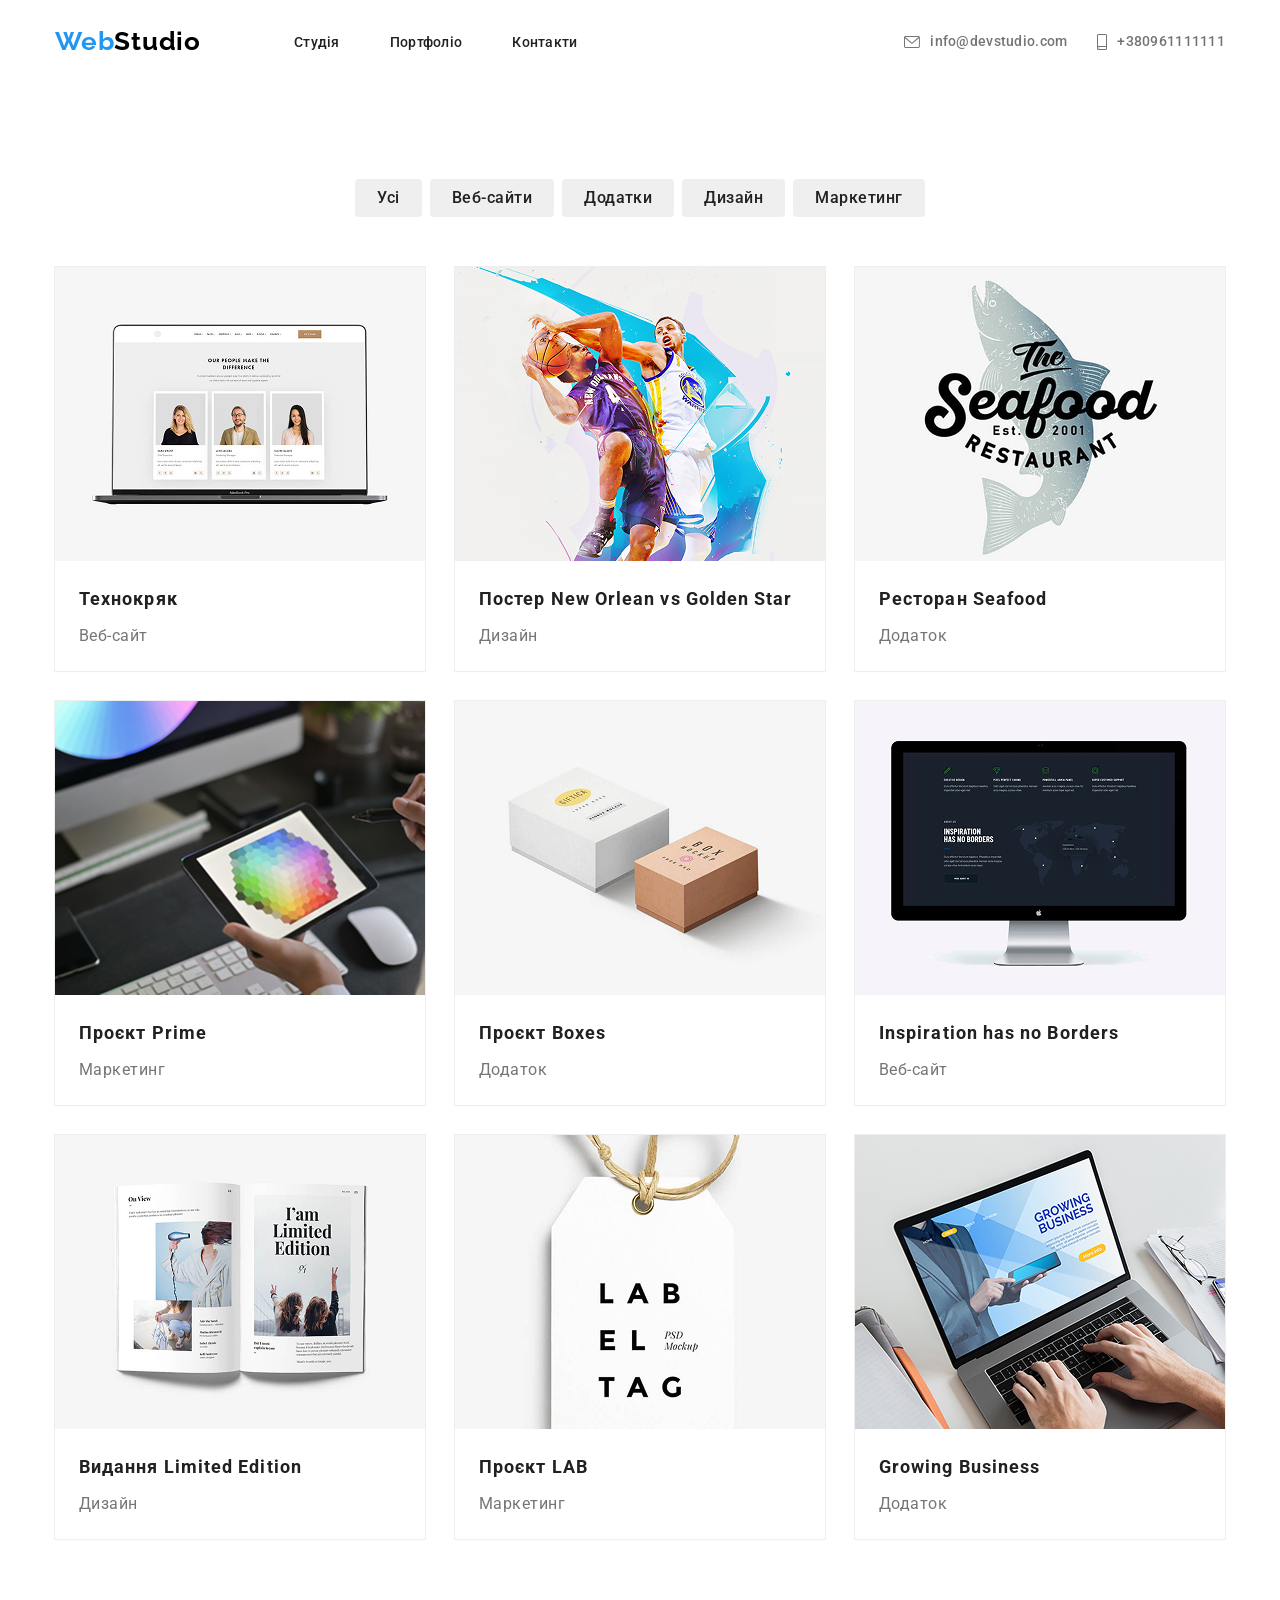
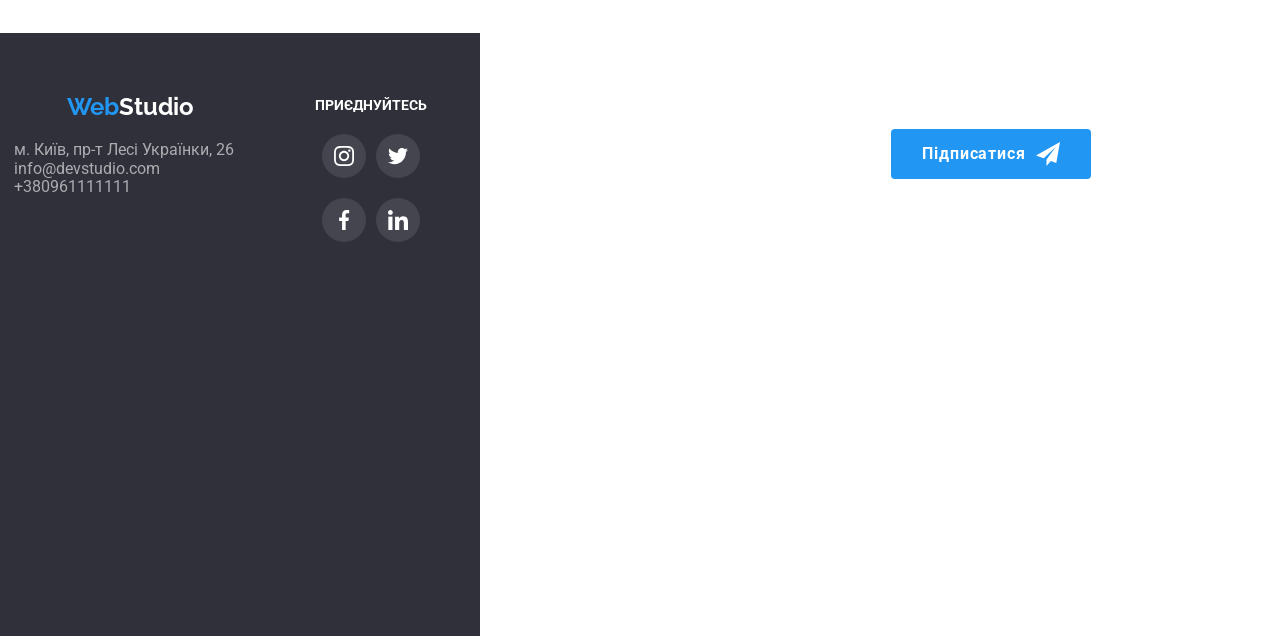
==== portfolio/portfolio.html @ 0f61eb03 "add" ====
<!doctype html>
<html lang="uk">
  <head>
    <meta charset="UTF-8" />
    <meta name="viewport" content="width=device-width, initial-scale=1.0" />

    <title>Портфоліо | WebStudio</title>
    <link rel="icon" type="image/png" sizes="48x48" href="../pages/logo-w-favicon-48x48.png">
    <link rel="preconnect" href="https://fonts.googleapis.com" />
    <link rel="preconnect" href="https://fonts.gstatic.com" crossorigin />

    <link
      href="https://fonts.googleapis.com/css2?family=Raleway:wght@400;700&family=Roboto:wght@400;500;700;900&display=swap"
      rel="stylesheet"
    />

    <link
      rel="stylesheet"
      href="https://cdnjs.cloudflare.com/ajax/libs/modern-normalize/3.0.1/modern-normalize.min.css"
      integrity="sha512-q6WgHqiHlKyOqslT/lgBgodhd03Wp4BEqKeW6nNtlOY4quzyG3VoQKFrieaCeSnuVseNKRGpGeDU3qPmabCANg=="
      crossorigin="anonymous"
      referrerpolicy="no-referrer"
    />

    <link rel="stylesheet" href="../CSS/reset.css" />
    <link rel="stylesheet" href="../CSS/style.css" />
  </head>

  <body>
    <header class="heading">
      <div class="container">
        <a class="heading-logo" href="../index.html">
          <span class="heading-span">Web</span>Studio
        </a>

        <!-- Mobile menu button -->

        <button
          class="mobile-menu-open"
          type="button"
          aria-label="Відкрити меню"
        >
          <span></span>
          <span></span>
          <span></span>
        </button>

        <!-- Navigation -->

        <nav class="heading-nav">
          <ul class="heading-list">
            <li class="heading-item">
              <a class="heading-link" href="../index.html"> Студія </a>
            </li>

            <li class="heading-item">
              <a class="heading-link" href="./portfolio/portfolio.html">
                Портфоліо
              </a>
            </li>

            <li class="heading-item">
              <a class="heading-link" href="#"> Контакти </a>
            </li>
          </ul>
        </nav>

        <!-- Contacts -->

        <ul class="heading-spisok">
          <li class="heading-element">
            <a class="heading-adress" href="mailto:info@devstudio.com"
              ><svg class="heading-icons">
                <use href="../pages/symbol-defs.svg#envelope"></use>
              </svg>
              info@devstudio.com
            </a>
          </li>

          <li class="heading-element">
            <a class="heading-adress" href="tel:+380961111111"
              ><svg class="heading-icons">
                <use href="../pages/symbol-defs.svg#smartphone"></use>
              </svg>
              +380961111111
            </a>
          </li>
        </ul>
      </div>
    </header>

    <main>
      <section class="portfolio">
        <div class="container">
          <!-- Кнопки фільтра -->

          <ul class="portfolio-list">
            <li class="portfolio-items">
              <button class="portfolio-button" type="button">
                <span class="portfolio-span"> Усі </span>
              </button>
            </li>

            <li class="portfolio-items">
              <button class="portfolio-button" type="button">
                <span class="portfolio-span"> Веб-сайти </span>
              </button>
            </li>

            <li class="portfolio-items">
              <button class="portfolio-button" type="button">
                <span class="portfolio-span"> Додатки </span>
              </button>
            </li>

            <li class="portfolio-items">
              <button class="portfolio-button" type="button">
                <span class="portfolio-span"> Дизайн </span>
              </button>
            </li>

            <li class="portfolio-items">
              <button class="portfolio-button" type="button">
                <span class="portfolio-span"> Маркетинг </span>
              </button>
            </li>
          </ul>

          <!-- Портфоліо -->

          <ul class="portfolio-spisok">
            <li class="item">
              <div class="overlay-box">
                <img
                  src="../pages/img.png"
                  alt="Технокряк"
                  class="portfolio-photo"
                />

                <p class="overlay-text">
                  Ресурс пропонує комплексні пропозиції з різним рівнем
                  функціоналу та сервісів. Все це дозволить відвідувачу отримати
                  вичерпні відомості про компанію чи приватну особу.
                </p>
              </div>

              <div class="portfolio-bg">
                <h2 class="all-title">Технокряк</h2>

                <p class="all-text">Веб-сайт</p>
              </div>
            </li>

            <li class="item">
              <div class="overlay-box">
                <img
                  src="../pages/img-1.png"
                  alt="Постер New Orlean vs Golden Star"
                  class="portfolio-photo"
                />

                <p class="overlay-text">
                  Ресурс пропонує комплексні пропозиції з різним рівнем функціоналу та сервісів. Все це дозволить відвідувачу отримати вичерпні відомості про компанію чи приватну особу.
                </p>
              </div>

              <div class="portfolio-bg">
                <h2 class="all-title">Постер New Orlean vs Golden Star</h2>

                <p class="all-text">Дизайн</p>
              </div>
            </li>

            <li class="item">
              <div class="overlay-box">
                <img
                  src="../pages/img-2.png"
                  alt="Ресторан Seafood"
                  class="portfolio-photo"
                />

                <p class="overlay-text">
                 Ресурс пропонує комплексні пропозиції з різним рівнем функціоналу та сервісів. Все це дозволить відвідувачу отримати вичерпні відомості про компанію чи приватну особу.
                </p>
              </div>

              <div class="portfolio-bg">
                <h2 class="all-title">Ресторан Seafood</h2>

                <p class="all-text">Додаток</p>
              </div>
            </li>

            <li class="item">
              <div class="overlay-box">
                <img
                  src="../pages/box-3.png"
                  alt="Проєкт Prime"
                  class="portfolio-photo"
                />

                <p class="overlay-text">
                  Ресурс пропонує комплексні пропозиції з різним рівнем функціоналу та сервісів. Все це дозволить відвідувачу отримати вичерпні відомості про компанію чи приватну особу.
                </p>
              </div>

              <div class="portfolio-bg">
                <h2 class="all-title">Проєкт Prime</h2>

                <p class="all-text">Маркетинг</p>
              </div>
            </li>

            <li class="item">
              <div class="overlay-box">
                <img
                  src="../pages/img-4.png"
                  alt="Проєкт Boxes"
                  class="portfolio-photo"
                />

                <p class="overlay-text">
                  Ресурс пропонує комплексні пропозиції з різним рівнем функціоналу та сервісів. Все це дозволить відвідувачу отримати вичерпні відомості про компанію чи приватну особу.
                </p>
              </div>

              <div class="portfolio-bg">
                <h2 class="all-title">Проєкт Boxes</h2>

                <p class="all-text">Додаток</p>
              </div>
            </li>

            <li class="item">
              <div class="overlay-box">
                <img
                  src="../pages/img-5.png"
                  alt="Inspiration has no Borders"
                  class="portfolio-photo"
                />

                <p class="overlay-text">
                  Ресурс пропонує комплексні пропозиції з різним рівнем функціоналу та сервісів. Все це дозволить відвідувачу отримати вичерпні відомості про компанію чи приватну особу.
                </p>
              </div>

              <div class="portfolio-bg">
                <h2 class="all-title">Inspiration has no Borders</h2>

                <p class="all-text">Веб-сайт</p>
              </div>
            </li>

            <li class="item">
              <div class="overlay-box">
                <img
                  src="../pages/img-6.png"
                  alt="Видання Limited Edition"
                  class="portfolio-photo"
                />

                <p class="overlay-text">
                  Ресурс пропонує комплексні пропозиції з різним рівнем функціоналу та сервісів. Все це дозволить відвідувачу отримати вичерпні відомості про компанію чи приватну особу.
                </p>
              </div>

              <div class="portfolio-bg">
                <h2 class="all-title">Видання Limited Edition</h2>

                <p class="all-text">Дизайн</p>
              </div>
            </li>

            <li class="item">
              <div class="overlay-box">
                <img
                  src="../pages/img-7.png"
                  alt="Проєкт LAB"
                  class="portfolio-photo"
                />

                <p class="overlay-text">
                  Ресурс пропонує комплексні пропозиції з різним рівнем функціоналу та сервісів. Все це дозволить відвідувачу отримати вичерпні відомості про компанію чи приватну особу.
                </p>
              </div>

              <div class="portfolio-bg">
                <h2 class="all-title">Проєкт LAB</h2>

                <p class="all-text">Маркетинг</p>
              </div>
            </li>

            <li class="item">
              <div class="overlay-box">
                <img
                  src="../pages/img-8.png"
                  alt="Growing Business"
                  class="portfolio-photo"
                />

                <p class="overlay-text">
                 Ресурс пропонує комплексні пропозиції з різним рівнем функціоналу та сервісів. Все це дозволить відвідувачу отримати вичерпні відомості про компанію чи приватну особу.
                </p>
              </div>

              <div class="portfolio-bg">
                <h2 class="all-title">Growing Business</h2>

                <p class="all-text">Додаток</p>
              </div>
            </li>
          </ul>
        </div>
      </section>
    </main>

    <footer class="footer">
      <div class="container">
        <div class="footer-box">
          <div class="footer-logo-wrap">
            <a class="footer-logo" href="./index.html">
              <span class="footer-span">Web</span>Studio
            </a>
          </div>

          <ul class="footer-list">
            <li class="footer-item">
              <a class="footer-contact" href="#">
                м. Київ, пр-т Лесі Українки, 26
              </a>  
            </li>

            <li class="footer-item">
              <a class="footer-contact" href="mailto:info@devstudio.com">
                info@devstudio.com
              </a>
            </li>

            <li class="footer-item">
              <a class="footer-contact" href="tel:+380961111111">
                +380961111111
              </a>
            </li>
          </ul>
        </div>
        <ul class="footer-links">
          <li class="footer-items">
            <h2 class="footer-title">приєднуйтесь</h2>
          </li>
          <li class="footer-items">
            <a class="footer-link" href="https://www.instagram.com/">
              <svg class="footer-icon">
                <use href="../pages/symbol-defs.svg#instagram"></use>
              </svg>
            </a>
          </li>
          <li class="footer-items">
            <a class="footer-link" href="https://www.X.com">
              <svg class="footer-icon">
                <use href="../pages/symbol-defs.svg#twitter"></use>
              </svg>
            </a>
          </li>
          <li class="footer-items">
            <a class="footer-link" href="https://www.facebook.com/">
              <svg class="footer-icon">
                <use href="../pages/symbol-defs.svg#facebook"></use>
              </svg>
            </a>
          </li>
          <li class="footer-items">
            <a class="footer-link" href="https://www.linkedin.com/">
              <svg class="footer-icon">
                <use href="../pages/symbol-defs.svg#linkedin"></use>
              </svg>
            </a>
          </li>
        </ul>
        <form class="footer-form">
          <h2 class="footer-detitle">Підпишіться на розсилку</h2>

          <div class="footer-subscribe">
            <textarea
              class="footer-send"
              placeholder="E-mail"
              name="E-mail"
            ></textarea>

            <button class="footer-btn" type="submit">
              Підписатися
              <svg class="footer-tlg">
                <use href="../pages/symbol-defs.svg#send"></use>
              </svg>
            </button>
          </div>
        </form>
      </div>
    </footer>

    <!-- ================= MODAL ================= -->

    <div data-modal class="back-drop is-hidden">
      <div class="modal">
        <button
          data-modal-close
          class="modal-close"
          type="button"
          aria-label="Закрити"
        >
          ×
        </button>

        <form>
          <label>
            Ім'я
            <input type="text" name="name" />
          </label>

          <label>
            Телефон
            <input type="tel" name="phone" />
          </label>

          <label>
            Пошта
            <input type="email" name="email" />
          </label>

          <label>
            Коментар

            <textarea name="comment" placeholder="Введіть текст"></textarea>
          </label>

          <label class="checkbox-label">
            <input type="checkbox" class="checkbox-input" name="agreement" />

            <span class="checkbox-custom"></span>

            Погоджуюся з розсилкою та приймаю Умови договору
          </label>

          <button class="btn" type="submit">Відправити</button>
        </form>
      </div>
    </div>

    <!-- ================= MOBILE MENU ================= -->

    <div class="mobile-menu">
      <div class="mobile-menu-container">
        <button
          class="mobile-menu-close"
          type="button"
          aria-label="Закрити меню"
        >
          ×
        </button>

        <nav class="mobile-nav">
          <ul class="mobile-nav-list">
            <li class="mobile-nav-item">
              <a class="mobile-nav-link" href="../index.html"> Студія </a>
            </li>

            <li class="mobile-nav-item">
              <a
                class="mobile-nav-link mobile-nav-link-active"
                href="./portfolio.html"
              >
                Портфоліо
              </a>
            </li>

            <li class="mobile-nav-item">
              <a class="mobile-nav-link" href="#"> Контакти </a>
            </li>
          </ul>
        </nav>

        <div class="mobile-contacts">
          <a class="mobile-phone" href="tel:+380961111111">
            +38 096 111 11 11
          </a>

          <a class="mobile-email" href="mailto:info@devstudio.com">
            info@devstudio.com
          </a>

          <ul class="mobile-socials">
            <li>
              <a href="#">Instagram</a>
            </li>

            <li>
              <a href="#">Twitter</a>
            </li>

            <li>
              <a href="#">Facebook</a>
            </li>

            <li>
              <a href="#">LinkedIn</a>
            </li>
          </ul>
        </div>
      </div>
    </div>

    <script src="../JS/modal.js"></script>
    <script src="../JS/mobile-menu.js"></script>
  </body>
</html>
---- CSS/style.css ----
:root {
  --link-color: #2196f3;
  --logo-color: #000000;
  --main-color: #212121;
  --text-color: #757575;
  --only-color: #ffffff;
  --bg-color: #2f303a;
  --team-color: #f5f4fa;
  --two-color: rgba(255, 255, 255, 0.6);
}

.roboto-uniquifier {
  font-family: "Roboto", sans-serif;
  font-optical-sizing: auto;
  font-style: normal;
  font-variation-settings: "wdth" 100;
}

.raleway-uniquifier {
  font-family: "Raleway", sans-serif;
  font-optical-sizing: auto;
  font-style: normal;
}

body {
  font-family: "Roboto", sans-serif;
}

/* =========================
   CONTAINER
========================= */

.container {
  max-width: 1200px;
  padding: 0 15px;
  margin: 0 auto;
  width: 100%;
}

/* =========================
   HEADER
========================= */

.heading {
  display: flex;
  padding-top: 10px;
  padding-bottom: 10px;
}

.heading .container {
  display: flex;
  align-items: center;
}

.heading-nav {
  text-decoration: none;
  display: none;
}

.heading-logo {
  color: var(--logo-color);
  font-family: Raleway, sans-serif;
  font-size: 24px;
  font-weight: 700;
  line-height: 1.38;
  letter-spacing: 0.72px;
  margin-right: auto;
}

.heading-span {
  color: var(--link-color);
}

.heading-list {
  display: flex;
  gap: 50px;
}

.heading-link {
  position: relative;
  color: var(--main-color);
  font-size: 14px;
  font-weight: 500;
  line-height: 1.14;
  letter-spacing: 0.28px;
}

.heading-link::after {
  content: "";
  position: absolute;
  left: 0;
  bottom: -11px;
  width: 100%;
  height: 4px;
  background-color: var(--link-color);
  border-radius: 2px;
  opacity: 0;
  transition: opacity 250ms;
}

.heading-link:hover::after {
  opacity: 1;
}

.heading-link:hover {
  color: var(--link-color);
}

.heading-spisok {
  display: none;
  margin-left: auto;
}

.heading-icons {
  width: 16px;
  height: 12px;
  fill: currentColor;
}

.heading-adress {
  color: var(--text-color);
  font-size: 14px;
  font-weight: 500;
  line-height: 1.14;
  letter-spacing: 0.28px;
  display: flex;
  align-items: center;
  gap: 10px;
  transition: color 250ms ease;
}

.heading-adress:hover,
.heading-adress:focus {
  color: var(--link-color);
}

.heading-adress:hover .heading-icons {
  fill: #2196f3;
}

.heading-adress:hover .heading-icons {
  fill: #2196f3;
}

.heading-element:last-child .heading-icons {
  width: 10px;
  height: 16px;
}

.heading-element:last-child .heading-icons:hover {
  fill: #2196f3;
}

/* =========================
   HERO
========================= */

.hero {
  padding-top: 118px;
  padding-bottom: 118px;

  background:
    linear-gradient(
      90deg,
      rgba(47, 48, 58, 0.7) 0%,
      rgba(47, 48, 58, 0.45) 50%,
      rgba(47, 48, 58, 0.7) 100%
    ),
    radial-gradient(
      circle at 50% 45%,
      rgba(33, 150, 243, 0.12) 0%,
      rgba(47, 48, 58, 0) 55%
    ),
    url("../pages/Img10.png") center / cover no-repeat;

  text-align: center;
  width: 100%;
}

.hero-title {
  color: var(--only-color);
  text-align: center;
  font-size: 26px;
  line-height: 1.36;
  font-weight: 900;
  letter-spacing: 1.56px;
  text-transform: uppercase;
  width: 100%;
  margin: 0 auto 30px;

  animation: heroTitle 1s ease;
}

.hero-button {
  width: 216px;
  color: var(--only-color);
  text-align: center;
  font-size: 16px;
  line-height: 30px;
  letter-spacing: 0.96px;
  border-radius: 4px;

  background: linear-gradient(180deg, #2196f3 0%, #188ce8 100%);

  box-shadow:
    0 4px 4px rgba(0, 0, 0, 0.15),
    0 2px 8px rgba(33, 150, 243, 0.2);

  padding: 10px 32px;
}

/* =========================
   ADVANTAGES
========================= */

.advantages {
  padding-top: 60px;
  padding-bottom: 60px;
}

.advantages-list {
  display: grid;
  grid-template-columns: 1fr;
}

.advantages-img {
  width: 70px;
  height: 70px;
}

.advantages-img-div {
 width: 450.0px;
height: 120.0px;
  border-radius: 4px;
  background: #f5f4fa;
  display: flex;
  align-items: center;
  text-align: center;
  justify-content: center;
  margin-bottom: 30px;
}

.advantages-title {
  margin-bottom: 10px;
  color: #212121;
  text-align: left;
  font-family: Roboto, sans-serif;
  font-size: 14px;
  font-style: normal;
  font-weight: 700;
  line-height: normal;
  letter-spacing: 0.42px;
  text-transform: uppercase;
}

.advantages-text {
  color: var(--text-color);
  font-size: 14px;
  font-weight: 400;
  line-height: 1.71;
  letter-spacing: 0.42px;
}

/* =========================
   SERVICES
========================= */

.perspectief {
  padding-bottom: 94px;
  display: none;
}

.perspectief-list {
  display: flex;
  gap: 30px;
}

.perspectief-title {
  color: var(--main-color);
  text-align: center;
  font-size: 36px;
  font-weight: 700;
  line-height: normal;
  letter-spacing: 1.08px;
  margin-bottom: 50px;
}

.perspectief-photo {
  width: 370px;
  height: 294px;
}

.perspectief-item {
  position: relative;
}

.perspectief-div {
  position: absolute;
  left: 0;
  bottom: 0;

  width: 370px;
  height: 70px;

  background: rgba(47, 48, 58, 0.8);

  display: flex;
  align-items: center;
  justify-content: center;
  text-align: center;
}

.perspektief-text {
  color: #fff;
  text-align: center;
  font-family: Roboto, sans-serif;
  font-size: 14px;
  font-weight: 700;
  line-height: normal;
  letter-spacing: 0.42px;
  text-transform: uppercase;
  margin: 0;
}

/* =========================
   TEAM
========================= */

.team {
  padding-top: 60px;
  padding-bottom: 60px;
  background-color: var(--team-color);
}

.team-list {
  display: grid;
  grid-template-columns: 100%;
  gap: 30px;
}

.team-div {
  background-color: var(--only-color);
  padding-top: 30px;
  padding-bottom: 30px;

  box-shadow:
    0 2px 1px rgba(0, 0, 0, 0.12),
    0 1px 1px rgba(0, 0, 0, 0.14),
    0 2px 3px rgba(0, 0, 0, 0.2);
}

.team-detitle {
  color: var(--main-color);
  text-align: center;
  font-size: 36px;
  font-weight: 700;
  line-height: 1.17;
  letter-spacing: 1.08px;
  margin-bottom: 50px;
}

.team-title {
  color: #212121;
  text-align: center;
  font-family: Roboto, sans-serif;
  font-size: 16px;
  font-weight: 500;
  line-height: normal;
  letter-spacing: 0.48px;
  margin-bottom: 10px;
}

.team-text {
  color: var(--text-color);
  text-align: center;
  font-size: 16px;
  font-weight: 400;
  line-height: 1.5;
  letter-spacing: 0.48px;
}

.team-item {
  display: flex;
  justify-content: center;
  gap: 10px;
  margin-top: 16px;
}

.team-icon {
  width: 20px;
  height: 20px;
  fill: #afb1b8;
}

.team-link {
  width: 44px;
  height: 44px;
  display: flex;
  justify-content: center;
  align-items: center;
  border-radius: 50%;
}

.team-link:hover {
  background-color: #2196f3;
}

.team-link:hover .team-icon {
  fill: #fff;
}

/* =========================
   CLIENTS
========================= */

.clients {
  padding-top: 94px;
  padding-bottom: 94px;
}

.clients-title {
  color: #212121;
  text-align: center;
  font-family: Roboto, sans-serif;
  font-size: 36px;
  font-weight: 700;
  line-height: normal;
  letter-spacing: 1.08px;
}


.clients-list {
  display: grid;
  grid-template-columns: repeat(2, 1fr);
  gap: 30px;
  margin-top: 30px;
}

.clients-item {
  width: 100%;
}

.client-icon {
  width: 106px;
  height: 60px;
  fill: #afb1b8;
}

.clients-link {
  width: 170px;
  height: 92px;
  border-radius: 4px;
  border: 1px solid #afb1b8;

  display: flex;
  justify-content: center;
  align-items: center;
   width: 100%;
  height: 92px;
}

.clients-link:hover {
  border: 1px solid #2196f3;
}

.clients-link:hover .client-icon {
  fill: #2196f3;
}

/* =========================
   FOOTER
========================= */

.footer {
  width: 480px;
  height: 603px;
  background-color: #2f303a;
  padding: 60px 0;
  box-sizing: border-box;
}

.footer .container {
  width: 480px;
  padding: 0 15px;
  box-sizing: border-box;
}

.footer-box {
  display: flex;
  flex-direction: column;
  align-items: center;
  text-align: center;
}

/* ===== ЛОГО + КОНТАКТИ ===== */

.footer-address {
  display: flex;
  flex-direction: column;
  align-items: center;
  text-align: center;
}

.footer-list {
  margin-bottom: 60px;
  width: 232.0px;
height: 79.0px;
}

.footer-logo {
  color: #ffffff;
  font-family: Raleway, sans-serif;
  font-size: 24px;
  font-weight: 700;
  line-height: 1.17;
  text-decoration: none;
  margin-bottom: 20px;
}

.footer-logo span {
  color: #2196f3;
}

.footer-address-list {
  display: flex;
  flex-direction: column;
  align-items: center;

  margin: 0;
  padding: 0;
  list-style: none;
}

.footer-address-link {
  display: block;

  color: #ffffff;
  font-family: Roboto, sans-serif;
  font-size: 14px;
  font-weight: 400;
  line-height: 1.71;
  text-decoration: none;
}

.footer-contact {
  color: rgba(255, 255, 255, 0.6);
  gap: 8px;
}

/* ===== СОЦМЕРЕЖІ ===== */

.footer-social {
  margin-top: 30px;

  display: flex;
  flex-direction: column;
  align-items: center;
  text-align: center;
}

.footer-title {
  color: #ffffff;
  font-family: Roboto, sans-serif;
  font-size: 14px;
  font-weight: 700;
  line-height: 1.14;
  text-transform: uppercase;

  margin: 0 0 20px;
}

.footer-links {
  display: flex;
  justify-content: center;
  align-items: center;
  gap: 10px;
  flex-wrap: wrap;

  margin: 0;
  padding: 0;
  list-style: none;
}

.footer-link {
  width: 44px;
  height: 44px;

  display: flex;
  align-items: center;
  justify-content: center;

  border-radius: 50%;
  background-color: rgba(255, 255, 255, 0.1);

  transition: background-color 250ms ease;
}

.footer-link:hover {
  background-color: #2196f3;
}

.footer-icon {
  width: 20px;
  height: 20px;
  fill: #ffffff;
}

/* ===== ФОРМА ===== */

.footer-form {
  width: 100%;
  margin-top: 60px;

  display: flex;
  flex-direction: column;
  align-items: center;
}

.footer-detitle {
  color: #ffffff;
  font-family: Roboto, sans-serif;
  font-size: 14px;
  font-weight: 700;
  line-height: 1.14;
  text-transform: uppercase;
  text-align: center;

  margin: 0 0 20px;
}

.footer-form-box {
  width: 100%;

  display: flex;
  flex-direction: column;
  align-items: center;
}

/* E-MAIL */

.footer-send {
  width: 358px;
  height: 50px;
  box-sizing: border-box;

  padding: 0 16px;

  color: #ffffff;
  background-color: transparent;

  border: 1px solid rgba(255, 255, 255, 0.3);
  border-radius: 4px;
  outline: none;
}

.footer-send::placeholder {
  color: rgba(255, 255, 255, 0.6);
}

/* КНОПКА ПІД E-MAIL */

.footer-btn {
  width: 200px;
  height: 50px;

  margin-top: 20px;

  display: flex;
  align-items: center;
  justify-content: center;
  gap: 10px;

  color: #ffffff;
  background-color: #2196f3;

  border: none;
  border-radius: 4px;

  font-family: Roboto, sans-serif;
  font-size: 16px;
  font-weight: 700;
  line-height: 1.87;
  letter-spacing: 0.96px;

  cursor: pointer;
}

.footer-tlg {
  width: 24px;
  height: 24px;
  fill: #ffffff;
}

/* =========================
   ANIMATIONS
========================= */

@keyframes heroTitle {
  0% {
    opacity: 0;
    transform: translateY(-50px);
  }

  100% {
    opacity: 1;
    transform: translateY(0);
  }
}

.heading-logo:hover {
  animation: logoRotate 0.7s;
}

@keyframes logoRotate {
  0% {
    transform: rotate(0deg);
  }

  50% {
    transform: rotate(8deg);
  }

  100% {
    transform: rotate(0deg);
  }
}

.team-items:hover {
  animation: teamCard 0.5s forwards;
}

@keyframes teamCard {
  0% {
    transform: scale(1);
  }

  100% {
    transform: scale(1.05);
  }
}

.item:hover {
  animation: portfolioAnim 0.5s forwards;
}

@keyframes portfolioAnim {
  0% {
    transform: scale(1);
  }

  100% {
    transform: scale(1.03);
  }
}

/* =========================
   DECORATIVE LINE
========================= */

.product-title {
  position: relative;
  display: inline-block;
}

.product-title::after {
  content: "";
  position: absolute;
  left: 0;
  bottom: -10px;
  width: 100%;
  height: 3px;
  background: #d23166;
}

/* =========================
   PORTFOLIO
========================= */

.portfolio {
  padding-top: 94px;
  padding-bottom: 94px;
}

.portfolio-list {
  display: flex;
  flex-wrap: wrap;
  gap: 8px;
  margin-bottom: 50px;
}

.portfolio-button {
  color: #212121;
text-align: center;
font-family: Roboto;
font-size: 16px;
font-style: normal;
font-weight: 500;
line-height: 26px;
letter-spacing: 0.48px;
  gap: 22px;
 padding: 6px 22px;
 border-radius: 4px;
}

.portfolio-span {
  font-size: 16px;
}

.portfolio-button:hover {
  background: linear-gradient(180deg, #2196f3 0%, #188ce8 100%);

  color: #fff;

  box-shadow: 0 2px 4px rgba(0, 0, 0, 0.12);
}

.portfolio-spisok {
  display: flex;
  flex-wrap: wrap;
  gap: 30px;
}

.item {
  outline: 1px solid #eee;
  background: #fff;
  width: 100%;

  box-shadow: 0 1px 2px rgba(0, 0, 0, 0.04);

  transition:
    box-shadow 250ms ease,
    transform 250ms ease;
}

.overlay-box {
  position: relative;
  overflow: hidden;
}

.overlay-text {
  position: absolute;
  top: 0;
  left: 0;
  width: 100%;
  height: 100%;
  padding: 40px 24px;

  background: linear-gradient(
    180deg,
    rgba(33, 150, 243, 0.9) 0%,
    rgba(24, 140, 232, 0.92) 100%
  );

  color: #ffffff;
  font-size: 20px;
  line-height: 1.5;

  transform: translateY(100%);
  transition: transform 250ms ease;
}

.item:hover .overlay-text {
  transform: translateY(0);
}

.item:hover {
  box-shadow:
    0 1px 1px rgba(0, 0, 0, 0.12),
    0 4px 4px rgba(0, 0, 0, 0.1),
    0 4px 6px rgba(0, 0, 0, 0.08);
}

.portfolio-photo {
  display: block;
  width: 100%;
  height: auto;
}

.portfolio-bg {
  padding: 20px 24px;
}

.all-title {
  color: #212121;
  font-size: 18px;
  font-weight: 700;
  line-height: 2;
  letter-spacing: 1.08px;
  margin-bottom: 4px;
}

.all-text {
  color: #757575;
  font-size: 16px;
  font-weight: 400;
  line-height: 1.88;
  letter-spacing: 0.48px;
  margin-top: 4px;
}

/* =========================
   MODAL
========================= */

.back-drop {
  position: fixed;
  top: 0;
  left: 0;
  width: 100%;
  height: 100%;

  background-color: rgba(0, 0, 0, 0.407);

  display: flex;
  justify-content: center;
  align-items: center;
}

.modal {
  position: relative;
  width: 528px;
  height: 581px;
  border-radius: 4px;
  background: #fff;

  box-shadow:
    0 1px 3px rgba(0, 0, 0, 0.12),
    0 1px 1px rgba(0, 0, 0, 0.14),
    0 2px 1px rgba(0, 0, 0, 0.2);

  transform: scale(1);
  padding: 40px;

  transition: transform 1500ms cubic-bezier(0.19, 1, 0.22, 1);
}

.modal-close {
  position: absolute;
  top: 8px;
  right: 8px;

  width: 30px;
  height: 30px;

  padding: 0;

  display: flex;
  justify-content: center;
  align-items: center;

  background-color: #fff;
  border: 1px solid rgba(0, 0, 0, 0.1);
  border-radius: 50%;

  cursor: pointer;
}

.modal-close-icon:hover {
  fill: #2196f3;
}

.modal-close-icon {
  width: 18px;
  height: 18px;
  fill: #000;
}

.modal-title {
  color: #212121;
  text-align: center;
  font-family: Roboto;
  font-size: 20px;
  font-style: normal;
  font-weight: 700;
  line-height: normal;
  letter-spacing: 0.6px;
  margin-bottom: 12px;
}

.modal-label {
  display: block;
}

.modal-text {
  color: #757575;
  font-family: Roboto;
  font-size: 12px;
  font-style: normal;
  font-weight: 400;
  line-height: normal;
  letter-spacing: 0.12px;
  margin-top: 10px;
}

.modal-input {
  display: block;
  width: 100%;
  height: 50px;
  border-radius: 4px;
  border: 1px solid rgba(33, 33, 33, 0.2);
}

.modal-textarea {
  width: 448px;
  height: 120px;
  display: block;
  border-radius: 4px;
  border: 1px solid rgba(33, 33, 33, 0.2);
}

.input-wrapper {
  position: relative;
}

.input-wrapper input {
  width: 100%;
  height: 40px;
  padding-left: 40px;
}

.input-icon {
  position: absolute;
  left: 12px;
  top: 50%;
  transform: translateY(-50%);

  width: 18px;
  height: 18px;
  fill: #212121;
}

.input-icon:hover {
  fill: #2196f3;
}

textarea {
  display: block;
  width: 100%;
  resize: none;
  height: 150px;
}

.btn-label {
  display: flex;
  justify-content: center;
  align-items: center;
}

.btn {
  color: #fff;
  text-align: center;
  font-family: Roboto, sans-serif;
  font-size: 16px;
  font-weight: 700;
  line-height: 30px;
  letter-spacing: 0.96px;

  background: linear-gradient(180deg, #2196f3 0%, #188ce8 100%);

  box-shadow:
    0 4px 4px rgba(0, 0, 0, 0.15),
    0 2px 8px rgba(33, 150, 243, 0.18);

  width: 200px;
  height: 50px;
  margin-top: 30px;
  border-radius: 4px;
  border: none;
}

.is-hidden {
  opacity: 0;
  pointer-events: none;
  visibility: hidden;
}

.is-hidden .modal {
  transform: scale(0);
}

/* =========================
   CHECKBOX
========================= */

.checkbox-input {
  position: absolute;
  opacity: 0;
  width: 16px;
  height: 15px;
  color: #212121;
}

.checkbox-text {
  color: #757575;
  font-family: Roboto;
  font-size: 14px;
  font-style: normal;
  font-weight: 400;
  line-height: 24px;
  letter-spacing: 0.42px;
}

.link {
  color: #2196f3;
  text-decoration-line: underline;
  text-decoration-style: solid;
  text-decoration-skip-ink: none;
  text-decoration-thickness: auto;
  text-underline-offset: auto;
  text-underline-position: from-font;
}

.checkbox-custom {
  display: inline-block;
  width: 20px;
  height: 20px;

  border: 2px solid #aaa;
  border-radius: 4px;
  background-color: #fff;

  transition:
    background-color 0.2s ease,
    border-color 0.2s ease;

  position: relative;
  flex-shrink: 0;
}

.checkbox-label {
  display: flex;
  align-items: center;
  gap: 10px;
  cursor: pointer;
  user-select: none;
  margin-top: 20px;
}

.checkbox-custom::before {
  content: "";
  display: block;

  width: 5px;
  height: 10px;

  border: 2px solid #fff;
  border-top: none;
  border-left: none;

  transform: rotate(45deg);

  position: absolute;
  top: 2px;
  left: 6px;

  opacity: 0;
  transition: opacity 0.2s ease;
}

.checkbox-input:checked + .checkbox-custom {
  background-color: #4a90e2;
  border-color: #4a90e2;
}

.checkbox-input:checked + .checkbox-custom::before {
  opacity: 1;
}

.checkbox-input:focus-visible + .checkbox-custom {
  outline: 2px solid #4a90e2;
  outline-offset: 2px;
}

/* =========================
   MOBILE MENU
========================= */

.mobile-menu {
  position: fixed;
  z-index: 9999;
  top: 0;
  left: 0;

  width: 100%;
  height: 100vh;

  background-color: #fff;

  transform: translateX(100%);
  transition: transform 300ms ease;

  visibility: hidden;
}

.mobile-menu.is-open {
  transform: translateX(0);
  visibility: visible;
}

.mobile-menu-container {
  position: relative;
  width: 100%;
  height: 100%;
  padding: 48px 40px;
}

.mobile-menu-close {
  position: absolute;
  top: 10px;
  right: 15px;

  width: 40px;
  height: 40px;

  border: none;
  background: transparent;

  font-size: 40px;
  line-height: 40px;
  cursor: pointer;
}

.mobile-nav-list {
  display: flex;
  flex-direction: column;
  gap: 30px;

  margin: 0;
  padding: 0;
}

.mobile-nav-link {
  color: #212121;
  font-size: 40px;
  line-height: 1.2;
  text-decoration: none;
}

.mobile-nav-link:hover {
  color: #2196f3;
}

.mobile-contacts {
  position: absolute;
  left: 40px;
  bottom: 40px;

  display: flex;
  flex-direction: column;
}

.mobile-phone {
  color: #757575;
  font-size: 24px;
  text-decoration: none;
  margin-bottom: 20px;
}

.mobile-email {
  color: #757575;
  font-size: 20px;
  text-decoration: none;
  margin-bottom: 20px;
}

.mobile-socials {
  display: flex;
  gap: 15px;
  margin: 0;
  padding: 0;
}

.mobile-socials a {
  color: #2196f3;
  text-decoration: none;
}

.mobile-menu-open {
  display: flex;
  flex-direction: column;
  justify-content: space-between;

  width: 24px;
  height: 24px;

  padding: 3px 2px;
  border: none;
  background: transparent;

  cursor: pointer;
}

.mobile-menu-open span {
  display: block;
  width: 100%;
  height: 2px;
  background-color: #212121;
}

/* =========================
   TABLET
========================= */

@media (min-width: 480px) {
  .container {
    width: 480px;
  }

  .hero-title {
    width: 360px;
  }
}

@media (min-width: 768px) {
   .container {
    width: 768px;
  }

  .mobile-menu-open {
    display: none;
  }

  .mobile-menu {
    display: none;
  }

  .hero-button {
    width: 216px;
  }

  .heading {
    padding-top: 21px;
    padding-bottom: 21px;
  }

  .heading-logo {
    font-size: 24px;
    letter-spacing: 0.72px;
    margin-right: 88px;
  }

  .heading-nav {
    display: block;
  }

  .heading-spisok {
    display: flex;
    flex-direction: column;
    gap: 10px;
  }

  .advantages-list {
    grid-template-columns: repeat(2, 1fr);
  }

  .advantages-img-div {
    width: 354px;
    height: 120px;
  }

  .team-list {
    grid-template-columns: repeat(2, 1fr);
  }

  .clients-list {
  display: grid;
  grid-template-columns: repeat(3, 1fr);
  gap: 20px;
  margin-top: 50px;
}

.clients-item {
  width: 100%;
}

.clients-link {
  width: 100%;
  height: 92px;
}

  .portfolio-spisok {
  display: flex;
  flex-wrap: wrap;
  gap: 30px;
}

.item {
  width: calc((100% - 30px) / 2);
}

  .portfolio-photo {
    width: 100%;
    height: auto;
    display: block;
  }

  /* FOOTER */
  .footer .container {
    display: flex;
    flex-wrap: wrap;
  }

  .footer-box {
    width: 50%;
    text-align: center;
  }

  .footer-logo {
    display: inline-block;
    margin-bottom: 20px;
  }

  .footer-item:first-child .footer-contact {
    display: inline-block;
    text-align: left;
  }

  .footer-item:nth-child(2) .footer-contact,
  .footer-item:last-child .footer-contact {
    display: block;
    text-align: center;
  }

  .footer-links {
    width: 50%;
    height: auto;

    display: grid;
    grid-template-columns: repeat(4, 44px);
    justify-content: center;
    align-items: start;
    gap: 10px;

    margin: 0;
    padding: 0;
  }

  .footer-items:first-child {
    grid-column: 1 / -1;
    width: 100%;
    text-align: center;
  }

  .footer-form {
    width: 100%;
    margin: 50px 0 0;
    display: flex;
    flex-direction: column;
    align-items: center;
  }

  .footer-subscribe {
    display: flex;
    flex-direction: column;
    align-items: center;
    gap: 15px;
  }

  .footer-btn {
    margin: 0;
  }
}

/* =========================
   DESKTOP
========================= */

@media (min-width: 1200px) {
  .container {
    width: 1200px;
  }

  .heading {
    padding-top: 24px;
    padding-bottom: 25px;
  }

  .heading-logo {
    font-size: 26px;
    letter-spacing: 0.78px;
    margin-right: 93px;
  }

  .heading-spisok {
    flex-direction: row;
    gap: 30px;
  }

  .hero {
    padding-top: 200px;
    padding-bottom: 200px;
  }

  .hero-title {
    font-size: 44px;
    line-height: 1.36;
    letter-spacing: 2.64px;
    width: 696px;
  }

  .advantages {
    padding-top: 94px;
    padding-bottom: 94px;
  }

  .advantages-list {
    grid-template-columns: repeat(4, 1fr);
  }

  .advantages-img-div {
    width: 270px;
    height: 120px;
  }

  .perspectief {
    display: block;
  }

  .team {
    padding-top: 94px;
    padding-bottom: 94px;
  }

  .team-title {
    margin-bottom: 10px;
    letter-spacing: 0.48px;
    font-size: 16px;
  }

  .team-list {
    display: flex;
  }

  .clients-list {
  display: grid;
  grid-template-columns: repeat(6, 1fr);
  gap: 30px;
  width: 100%;
}

.clients-item {
  width: 100%;
}

.clients-link {
  width: 100%;
  height: 92px;
}

.client-icon {
  width: 106px;
  height: 60px;
}

  .footer .container {
    display: flex;
    align-items: flex-start;
    flex-wrap: nowrap;
  }

  .footer-box {
    width: 230px;
    flex-shrink: 0;
    text-align: left;
  }

  .footer-logo {
    margin-bottom: 20px;
  }

  .footer-list {
    margin: 0;
    padding: 0;
  }

  .footer-item:first-child .footer-contact {
    text-align: left;
  }

  .footer-item:nth-child(2) .footer-contact,
  .footer-item:last-child .footer-contact {
    text-align: left;
  }

  .footer-links {
    width: 206px;
    height: 80px;

    display: flex;
    flex-wrap: wrap;

    margin: 5px 0 0 70px;
    padding: 0;

    column-gap: 10px;
    row-gap: 20px;

    align-content: flex-start;
  }

  .footer-items:first-child {
    width: 100%;
  }

  .footer-title {
    margin: 0;
  }

.footer-form {
  width: 570px;
  margin-left: 94px;
  margin-top: 0;
  text-align: left;
  align-items: flex-start;
}

.footer-detitle {
  margin: 0 0 20px 0;
  color: #fff;
  font-family: Roboto, sans-serif;
  font-size: 14px;
  font-weight: 700;
  line-height: normal;
  letter-spacing: 0.42px;
  text-transform: uppercase;
  text-align: left;
}

  .footer-subscribe {
    display: flex;
    flex-direction: row;
    align-items: center;
    gap: 12px;
  }

  .footer-send {
    width: 358px;
    height: 50px;
    flex-shrink: 0;
  }

  .footer-btn {
    width: 200px;
    height: 50px;
    flex-shrink: 0;
    margin: 0;
  }

  .portfolio-list {
    display: flex;
    align-items: center;
    justify-content: center;
  }

   .item {
    width: calc((100% - 60px) / 3);
  }

}
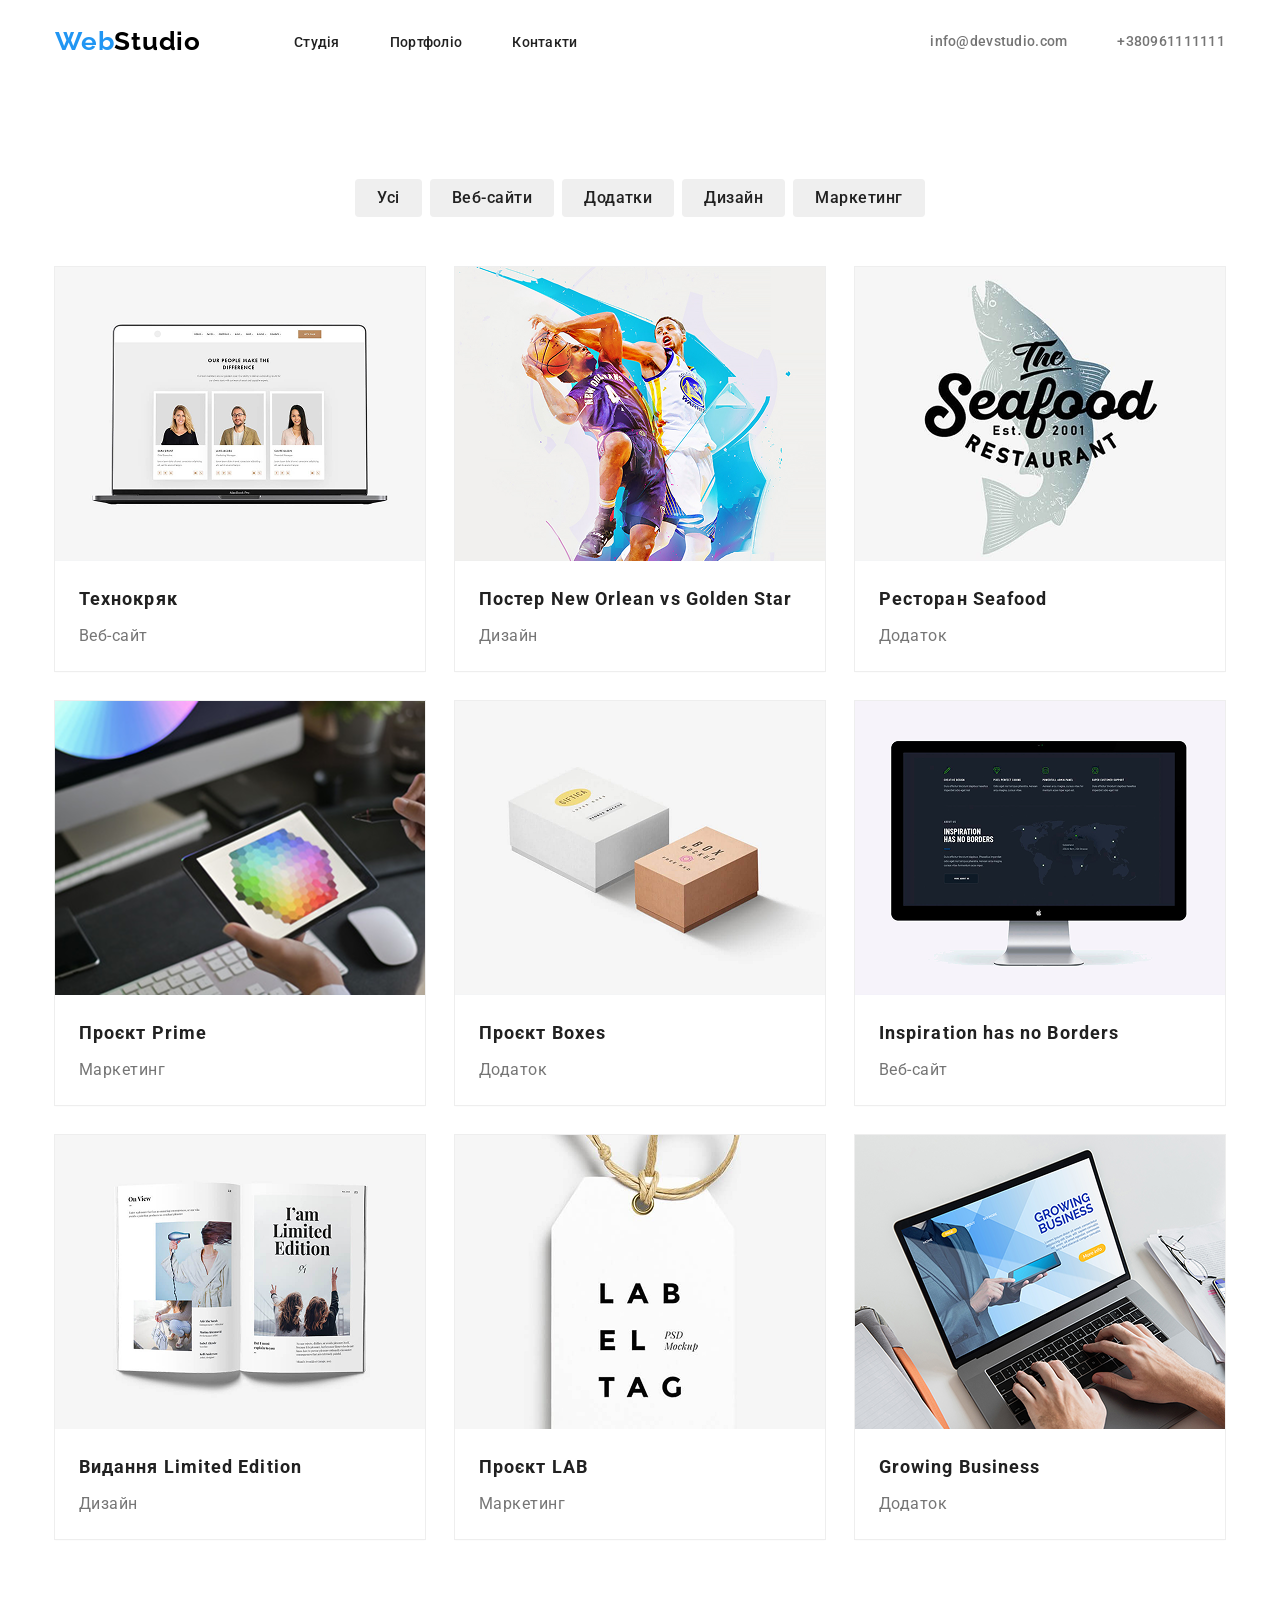
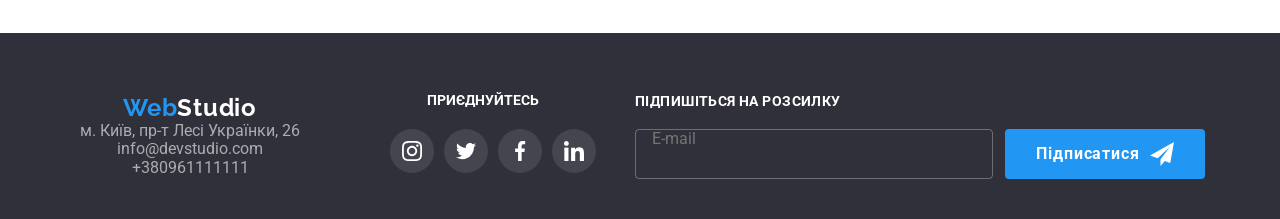
==== commit 1487c844: "add" ====
--- a/portfolio/portfolio.html
+++ b/portfolio/portfolio.html
@@ -40,9 +40,9 @@
           type="button"
           aria-label="Відкрити меню"
         >
-          <span></span>
-          <span></span>
-          <span></span>
+          <svg class="burger">
+            <use href="../pages/symbol-defs.svg#menu"></use>
+          </svg>
         </button>
 
         <!-- Navigation -->
@@ -50,7 +50,7 @@
         <nav class="heading-nav">
           <ul class="heading-list">
             <li class="heading-item">
-              <a class="heading-link" href="../index.html"> Студія </a>
+              <a class="heading-link" href="./index.html"> Студія </a>
             </li>
 
             <li class="heading-item">
@@ -71,7 +71,7 @@
           <li class="heading-element">
             <a class="heading-adress" href="mailto:info@devstudio.com"
               ><svg class="heading-icons">
-                <use href="../pages/symbol-defs.svg#envelope"></use>
+                <use href="./pages/symbol-defs.svg#envelope"></use>
               </svg>
               info@devstudio.com
             </a>
@@ -80,7 +80,7 @@
           <li class="heading-element">
             <a class="heading-adress" href="tel:+380961111111"
               ><svg class="heading-icons">
-                <use href="../pages/symbol-defs.svg#smartphone"></use>
+                <use href="./pages/symbol-defs.svg#smartphone"></use>
               </svg>
               +380961111111
             </a>
@@ -319,16 +319,16 @@
       <div class="container">
         <div class="footer-box">
           <div class="footer-logo-wrap">
-            <a class="footer-logo" href="./index.html">
-              <span class="footer-span">Web</span>Studio
-            </a>
+          <a class="footer-logo" href="../index.html">
+            <span class="footer-span">Web</span>Studio
+          </a>
           </div>
 
           <ul class="footer-list">
             <li class="footer-item">
               <a class="footer-contact" href="#">
                 м. Київ, пр-т Лесі Українки, 26
-              </a>  
+              </a>
             </li>
 
             <li class="footer-item">
@@ -344,10 +344,9 @@
             </li>
           </ul>
         </div>
+        <div class="items-div">
+        <h2 class="footer-title">приєднуйтесь</h2>
         <ul class="footer-links">
-          <li class="footer-items">
-            <h2 class="footer-title">приєднуйтесь</h2>
-          </li>
           <li class="footer-items">
             <a class="footer-link" href="https://www.instagram.com/">
               <svg class="footer-icon">
@@ -377,6 +376,7 @@
             </a>
           </li>
         </ul>
+        </div>
         <form class="footer-form">
           <h2 class="footer-detitle">Підпишіться на розсилку</h2>
 
@@ -397,54 +397,6 @@
         </form>
       </div>
     </footer>
-
-    <!-- ================= MODAL ================= -->
-
-    <div data-modal class="back-drop is-hidden">
-      <div class="modal">
-        <button
-          data-modal-close
-          class="modal-close"
-          type="button"
-          aria-label="Закрити"
-        >
-          ×
-        </button>
-
-        <form>
-          <label>
-            Ім'я
-            <input type="text" name="name" />
-          </label>
-
-          <label>
-            Телефон
-            <input type="tel" name="phone" />
-          </label>
-
-          <label>
-            Пошта
-            <input type="email" name="email" />
-          </label>
-
-          <label>
-            Коментар
-
-            <textarea name="comment" placeholder="Введіть текст"></textarea>
-          </label>
-
-          <label class="checkbox-label">
-            <input type="checkbox" class="checkbox-input" name="agreement" />
-
-            <span class="checkbox-custom"></span>
-
-            Погоджуюся з розсилкою та приймаю Умови договору
-          </label>
-
-          <button class="btn" type="submit">Відправити</button>
-        </form>
-      </div>
-    </div>
 
     <!-- ================= MOBILE MENU ================= -->
 
@@ -461,14 +413,16 @@
         <nav class="mobile-nav">
           <ul class="mobile-nav-list">
             <li class="mobile-nav-item">
-              <a class="mobile-nav-link" href="../index.html"> Студія </a>
-            </li>
-
-            <li class="mobile-nav-item">
               <a
                 class="mobile-nav-link mobile-nav-link-active"
-                href="./portfolio.html"
+                href="../index.html"
               >
+                Студія
+              </a>
+            </li>
+
+            <li class="mobile-nav-item">
+              <a class="mobile-nav-link" href="../portfolio/portfolio.html">
                 Портфоліо
               </a>
             </li>
@@ -490,19 +444,19 @@
 
           <ul class="mobile-socials">
             <li>
-              <a href="#">Instagram</a>
+              <a href="#"> Instagram </a>
             </li>
 
             <li>
-              <a href="#">Twitter</a>
+              <a href="#"> Twitter </a>
             </li>
 
             <li>
-              <a href="#">Facebook</a>
+              <a href="#"> Facebook </a>
             </li>
 
             <li>
-              <a href="#">LinkedIn</a>
+              <a href="#"> LinkedIn </a>
             </li>
           </ul>
         </div>
--- a/CSS/style.css
+++ b/CSS/style.css
@@ -229,8 +229,7 @@
 }
 
 .advantages-img-div {
- width: 450.0px;
-height: 120.0px;
+  width: 100%;
   border-radius: 4px;
   background: #f5f4fa;
   display: flex;
@@ -238,6 +237,7 @@
   text-align: center;
   justify-content: center;
   margin-bottom: 30px;
+  margin-top: 30px;
 }
 
 .advantages-title {
@@ -428,7 +428,6 @@
   letter-spacing: 1.08px;
 }
 
-
 .clients-list {
   display: grid;
   grid-template-columns: repeat(2, 1fr);
@@ -455,7 +454,7 @@
   display: flex;
   justify-content: center;
   align-items: center;
-   width: 100%;
+  width: 100%;
   height: 92px;
 }
 
@@ -472,89 +471,62 @@
 ========================= */
 
 .footer {
-  width: 480px;
-  height: 603px;
   background-color: #2f303a;
-  padding: 60px 0;
-  box-sizing: border-box;
+  padding: 60px 0 40px;
 }
 
 .footer .container {
-  width: 480px;
+  width: 100%;
+  max-width: 480px;
+  margin: 0 auto;
   padding: 0 15px;
   box-sizing: border-box;
 }
 
 .footer-box {
+  width: 100%;
   display: flex;
   flex-direction: column;
   align-items: center;
   text-align: center;
 }
 
-/* ===== ЛОГО + КОНТАКТИ ===== */
-
-.footer-address {
-  display: flex;
-  flex-direction: column;
-  align-items: center;
-  text-align: center;
-}
-
 .footer-list {
-  margin-bottom: 60px;
-  width: 232.0px;
-height: 79.0px;
+  width: 100%;
+  margin: 0 0 60px;
+  padding: 0;
+  text-align: center;
 }
 
 .footer-logo {
-  color: #ffffff;
-  font-family: Raleway, sans-serif;
+  margin-bottom: 20px;
+  color: #fff;
+  text-align: center;
+  font-family: Raleway;
   font-size: 24px;
+  font-style: normal;
   font-weight: 700;
-  line-height: 1.17;
-  text-decoration: none;
-  margin-bottom: 20px;
-}
-
-.footer-logo span {
+  line-height: normal;
+  letter-spacing: 0.72px;
+}
+
+.footer-span {
   color: #2196f3;
 }
 
-.footer-address-list {
-  display: flex;
-  flex-direction: column;
-  align-items: center;
-
-  margin: 0;
-  padding: 0;
-  list-style: none;
-}
-
-.footer-address-link {
-  display: block;
-
-  color: #ffffff;
-  font-family: Roboto, sans-serif;
-  font-size: 14px;
-  font-weight: 400;
-  line-height: 1.71;
-  text-decoration: none;
+.footer-item {
+  text-align: center;
+  gap: 8px;
+}
+
+.footer-icon {
+  width: 20px;
+  height: 20px;
+  fill: #ffffff;
 }
 
 .footer-contact {
   color: rgba(255, 255, 255, 0.6);
-  gap: 8px;
-}
-
-/* ===== СОЦМЕРЕЖІ ===== */
-
-.footer-social {
-  margin-top: 30px;
-
-  display: flex;
-  flex-direction: column;
-  align-items: center;
   text-align: center;
 }
 
@@ -565,33 +537,20 @@
   font-weight: 700;
   line-height: 1.14;
   text-transform: uppercase;
-
   margin: 0 0 20px;
-}
-
-.footer-links {
-  display: flex;
-  justify-content: center;
-  align-items: center;
-  gap: 10px;
-  flex-wrap: wrap;
-
-  margin: 0;
-  padding: 0;
-  list-style: none;
+  text-align: center;
+  margin: 0 0 20px;
+  width: 100%;
 }
 
 .footer-link {
   width: 44px;
   height: 44px;
-
   display: flex;
   align-items: center;
   justify-content: center;
-
   border-radius: 50%;
   background-color: rgba(255, 255, 255, 0.1);
-
   transition: background-color 250ms ease;
 }
 
@@ -599,89 +558,91 @@
   background-color: #2196f3;
 }
 
-.footer-icon {
-  width: 20px;
-  height: 20px;
-  fill: #ffffff;
-}
-
-/* ===== ФОРМА ===== */
+.footer-social {
+  width: 100%;
+  margin: 0 0 60px;
+  display: flex;
+  flex-direction: column;
+  align-items: center;
+  text-align: center;
+}
+
+.footer-links {
+  display: flex;
+  justify-content: center;
+  align-items: center;
+  gap: 10px;
+  margin: 0;
+  padding: 0;
+  width: 100%;
+  flex-wrap: wrap;
+}
+
+.footer-items {
+  display: flex;
+  justify-content: center;
+}
+
+/* ================= ФОРМА ================= */
 
 .footer-form {
   width: 100%;
+  margin: 0;
+  display: flex;
+  flex-direction: column;
+  align-items: center;
+  text-align: center;
   margin-top: 60px;
-
-  display: flex;
-  flex-direction: column;
-  align-items: center;
 }
 
 .footer-detitle {
+  text-align: center;
   color: #ffffff;
   font-family: Roboto, sans-serif;
   font-size: 14px;
   font-weight: 700;
   line-height: 1.14;
   text-transform: uppercase;
-  text-align: center;
-
   margin: 0 0 20px;
 }
 
 .footer-form-box {
   width: 100%;
-
   display: flex;
   flex-direction: column;
   align-items: center;
-}
-
-/* E-MAIL */
+  justify-content: center;
+}
 
 .footer-send {
-  width: 358px;
+  width: 100%;
+  min-width: 358px;
   height: 50px;
   box-sizing: border-box;
-
   padding: 0 16px;
-
   color: #ffffff;
   background-color: transparent;
-
   border: 1px solid rgba(255, 255, 255, 0.3);
   border-radius: 4px;
   outline: none;
 }
 
-.footer-send::placeholder {
-  color: rgba(255, 255, 255, 0.6);
-}
-
-/* КНОПКА ПІД E-MAIL */
-
 .footer-btn {
   width: 200px;
   height: 50px;
-
   margin-top: 20px;
-
-  display: flex;
   align-items: center;
   justify-content: center;
   gap: 10px;
-
   color: #ffffff;
   background-color: #2196f3;
-
   border: none;
   border-radius: 4px;
-
   font-family: Roboto, sans-serif;
   font-size: 16px;
   font-weight: 700;
   line-height: 1.87;
   letter-spacing: 0.96px;
-
   cursor: pointer;
 }
 
@@ -790,16 +751,16 @@
 
 .portfolio-button {
   color: #212121;
-text-align: center;
-font-family: Roboto;
-font-size: 16px;
-font-style: normal;
-font-weight: 500;
-line-height: 26px;
-letter-spacing: 0.48px;
+  text-align: center;
+  font-family: Roboto;
+  font-size: 16px;
+  font-style: normal;
+  font-weight: 500;
+  line-height: 26px;
+  letter-spacing: 0.48px;
   gap: 22px;
- padding: 6px 22px;
- border-radius: 4px;
+  padding: 6px 22px;
+  border-radius: 4px;
 }
 
 .portfolio-span {
@@ -1290,7 +1251,7 @@
   cursor: pointer;
 }
 
-.mobile-menu-open span {
+.mobile-menu-open use {
   display: block;
   width: 100%;
   height: 2px;
@@ -1312,7 +1273,7 @@
 }
 
 @media (min-width: 768px) {
-   .container {
+  .container {
     width: 768px;
   }
 
@@ -1363,30 +1324,30 @@
   }
 
   .clients-list {
-  display: grid;
-  grid-template-columns: repeat(3, 1fr);
-  gap: 20px;
-  margin-top: 50px;
-}
-
-.clients-item {
-  width: 100%;
-}
-
-.clients-link {
-  width: 100%;
-  height: 92px;
-}
+    display: grid;
+    grid-template-columns: repeat(3, 1fr);
+    gap: 20px;
+    margin-top: 50px;
+  }
+
+  .clients-item {
+    width: 100%;
+  }
+
+  .clients-link {
+    width: 100%;
+    height: 92px;
+  }
 
   .portfolio-spisok {
-  display: flex;
-  flex-wrap: wrap;
-  gap: 30px;
-}
-
-.item {
-  width: calc((100% - 30px) / 2);
-}
+    display: flex;
+    flex-wrap: wrap;
+    gap: 30px;
+  }
+
+  .item {
+    width: calc((100% - 30px) / 2);
+  }
 
   .portfolio-photo {
     width: 100%;
@@ -1403,61 +1364,91 @@
   .footer-box {
     width: 50%;
     text-align: center;
-  }
-
-  .footer-logo {
-    display: inline-block;
-    margin-bottom: 20px;
-  }
-
-  .footer-item:first-child .footer-contact {
-    display: inline-block;
-    text-align: left;
-  }
-
-  .footer-item:nth-child(2) .footer-contact,
-  .footer-item:last-child .footer-contact {
-    display: block;
+    align-items: center;
+  }
+
+  .footer-logo-wrap {
+    width: 100%;
     text-align: center;
   }
 
+  .footer-list {
+    width: 100%;
+    text-align: center;
+    margin: 0;
+  }
+
+  .footer-item {
+    text-align: center;
+  }
+
+  .footer-item .footer-contact {
+    text-align: center;
+  }
+
   .footer-links {
-    width: 50%;
+    width: 100%;
     height: auto;
-
-    display: grid;
-    grid-template-columns: repeat(4, 44px);
+    display: flex;
     justify-content: center;
-    align-items: start;
+    align-items: center;
     gap: 10px;
-
     margin: 0;
     padding: 0;
   }
 
   .footer-items:first-child {
-    grid-column: 1 / -1;
-    width: 100%;
+    width: auto;
     text-align: center;
+  }
+
+  .items-div {
+    width: 50%;
+    text-align: center;
+  }
+
+  .items-div .footer-title {
+    text-align: center;
+    margin: 0 0 20px;
   }
 
   .footer-form {
     width: 100%;
-    margin: 50px 0 0;
+    margin: 55px 0 0;
     display: flex;
     flex-direction: column;
     align-items: center;
+  }
+
+  .footer-detitle {
+    text-align: center;
+    margin: 0 0 20px;
   }
 
   .footer-subscribe {
     display: flex;
     flex-direction: column;
     align-items: center;
-    gap: 15px;
+    gap: 13px;
+  }
+
+  .footer-send {
+    width: 450.0px;
+height: 50.0px;
+    min-width: 302px;
+    height: 50px;
+    box-sizing: border-box;
+    padding: 0 16px;
   }
 
   .footer-btn {
+    width: 200px;
+    height: 50px;
     margin: 0;
+    display: flex;
+    align-items: center;
+    justify-content: center;
+    gap: 10px;
   }
 }
 
@@ -1532,36 +1523,41 @@
   }
 
   .clients-list {
-  display: grid;
-  grid-template-columns: repeat(6, 1fr);
-  gap: 30px;
-  width: 100%;
-}
-
-.clients-item {
-  width: 100%;
-}
-
-.clients-link {
-  width: 100%;
-  height: 92px;
-}
-
-.client-icon {
-  width: 106px;
-  height: 60px;
-}
+    display: grid;
+    grid-template-columns: repeat(6, 1fr);
+    gap: 30px;
+    width: 100%;
+  }
+
+  .clients-item {
+    width: 100%;
+  }
+
+  .clients-link {
+    width: 100%;
+    height: 92px;
+  }
+
+  .client-icon {
+    width: 106px;
+    height: 60px;
+  }
+
+  .footer {
+    padding: 60 215px;
+  }
 
   .footer .container {
     display: flex;
-    align-items: flex-start;
     flex-wrap: nowrap;
+    justify-content: center;
   }
 
   .footer-box {
     width: 230px;
     flex-shrink: 0;
     text-align: left;
+    margin-right: 65px;
   }
 
   .footer-logo {
@@ -1583,19 +1579,18 @@
   }
 
   .footer-links {
-    width: 206px;
-    height: 80px;
-
-    display: flex;
-    flex-wrap: wrap;
-
-    margin: 5px 0 0 70px;
-    padding: 0;
-
-    column-gap: 10px;
-    row-gap: 20px;
-
-    align-content: flex-start;
+  width: 206px;
+  height: auto;
+
+  display: flex;
+  flex-wrap: nowrap;
+  justify-content: center;
+  align-items: center;
+
+  margin: 5px 0 0 20px;
+  padding: 0;
+
+  gap: 10px;
   }
 
   .footer-items:first-child {
@@ -1603,34 +1598,37 @@
   }
 
   .footer-title {
-    margin: 0;
+    margin: 0 0 20px;
+  text-align: left;
   }
 
 .footer-form {
   width: 570px;
-  margin-left: 94px;
+  margin-left: 40px;
   margin-top: 0;
   text-align: left;
   align-items: flex-start;
-}
-
-.footer-detitle {
-  margin: 0 0 20px 0;
-  color: #fff;
-  font-family: Roboto, sans-serif;
-  font-size: 14px;
-  font-weight: 700;
-  line-height: normal;
-  letter-spacing: 0.42px;
-  text-transform: uppercase;
-  text-align: left;
-}
+  flex-shrink: 0;
+}
+
+  .footer-detitle {
+    margin: 0 0 20px 0;
+    color: #fff;
+    font-family: Roboto, sans-serif;
+    font-size: 14px;
+    font-weight: 700;
+    line-height: normal;
+    letter-spacing: 0.42px;
+    text-transform: uppercase;
+    text-align: left;
+  }
 
   .footer-subscribe {
-    display: flex;
-    flex-direction: row;
-    align-items: center;
-    gap: 12px;
+  display: flex;
+  flex-direction: row;
+  align-items: center;
+  gap: 12px;
+  width: 100%;
   }
 
   .footer-send {
@@ -1646,14 +1644,20 @@
     margin: 0;
   }
 
+  .footer-social {
+  width: 206px;
+  flex-shrink: 0;
+  margin: 0;
+  align-items: center;
+}
+
   .portfolio-list {
     display: flex;
     align-items: center;
     justify-content: center;
   }
 
-   .item {
+  .item {
     width: calc((100% - 60px) / 3);
   }
-
-}
+}
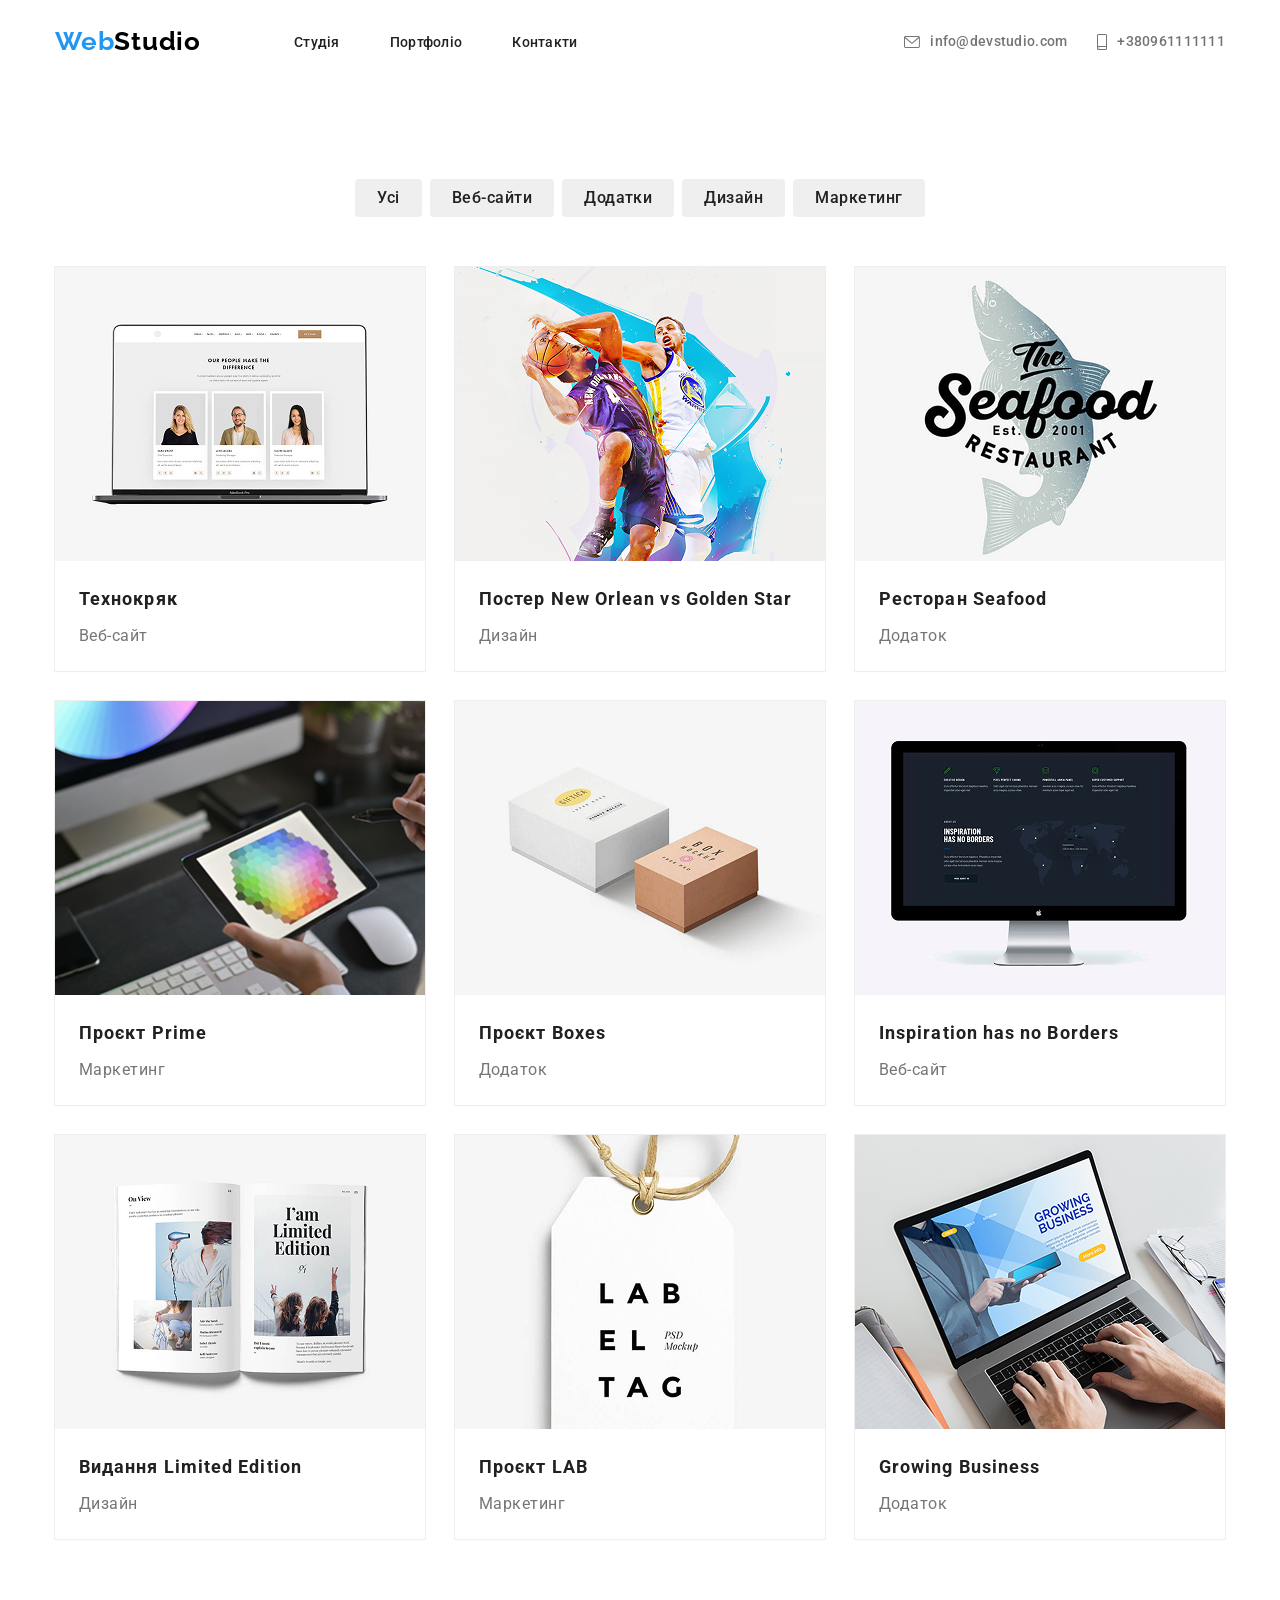
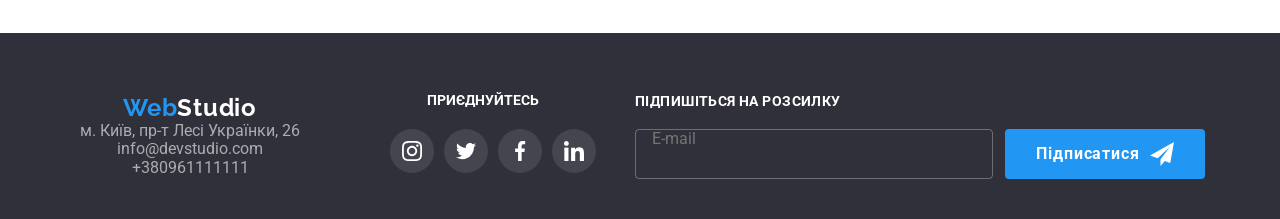
==== commit bb3b9967: "add" ====
--- a/portfolio/portfolio.html
+++ b/portfolio/portfolio.html
@@ -71,7 +71,7 @@
           <li class="heading-element">
             <a class="heading-adress" href="mailto:info@devstudio.com"
               ><svg class="heading-icons">
-                <use href="./pages/symbol-defs.svg#envelope"></use>
+                <use href="../pages/symbol-defs.svg#envelope"></use>
               </svg>
               info@devstudio.com
             </a>
@@ -80,7 +80,7 @@
           <li class="heading-element">
             <a class="heading-adress" href="tel:+380961111111"
               ><svg class="heading-icons">
-                <use href="./pages/symbol-defs.svg#smartphone"></use>
+                <use href="../pages/symbol-defs.svg#smartphone"></use>
               </svg>
               +380961111111
             </a>
--- a/CSS/style.css
+++ b/CSS/style.css
@@ -156,25 +156,20 @@
 ========================= */
 
 .hero {
-  padding-top: 118px;
-  padding-bottom: 118px;
-
-  background:
-    linear-gradient(
-      90deg,
-      rgba(47, 48, 58, 0.7) 0%,
-      rgba(47, 48, 58, 0.45) 50%,
-      rgba(47, 48, 58, 0.7) 100%
-    ),
-    radial-gradient(
-      circle at 50% 45%,
-      rgba(33, 150, 243, 0.12) 0%,
-      rgba(47, 48, 58, 0) 55%
-    ),
-    url("../pages/Img10.png") center / cover no-repeat;
-
-  text-align: center;
-  width: 100%;
+  padding:118px 0;
+  background-image: linear-gradient(rgb(47, 48, 58, 0.4),rgb(47, 48, 58, 0.4)), url(../pages/mobile/hero-mobile@1x.webp);
+  background-size: cover;
+  background-position: center;
+  background-repeat: no-repeat;
+}
+
+@media (min-device-pixel-ratio: 2),
+       (-webkit-min-device-pixel-ratio: 2),
+       (min-resolution: 192dpi),
+       (min-resolution: 2dppx) {
+  .hero {
+      background-image: linear-gradient(rgb(47, 48, 58, 0.4),rgb(47, 48, 58, 0.4)), url(../pages/mobile/hero-mobile@2x.webp);
+  }
 }
 
 .hero-title {
@@ -1310,6 +1305,19 @@
     gap: 10px;
   }
 
+  .hero {
+      background-image: linear-gradient(rgb(47, 48, 58, 0.4),rgb(47, 48, 58, 0.4)), url(../pages/tablet/hero-tablet@1x.webp);
+  }
+
+  @media (min-device-pixel-ratio: 2),
+       (-webkit-min-device-pixel-ratio: 2),
+       (min-resolution: 192dpi),
+       (min-resolution: 2dppx) {
+  .hero {
+      background-image: linear-gradient(rgb(47, 48, 58, 0.4),rgb(47, 48, 58, 0.4)), url(../pages/tablet/hero-tablet@2x.webp);
+  }
+}
+
   .advantages-list {
     grid-template-columns: repeat(2, 1fr);
   }
@@ -1480,7 +1488,17 @@
   .hero {
     padding-top: 200px;
     padding-bottom: 200px;
-  }
+     background-image: linear-gradient(rgb(47, 48, 58, 0.4),rgb(47, 48, 58, 0.4)), url(../pages/dekstop/hero-destop@1x.webp);
+  }
+
+  @media (min-device-pixel-ratio: 2),
+       (-webkit-min-device-pixel-ratio: 2),
+       (min-resolution: 192dpi),
+       (min-resolution: 2dppx) {
+  .hero {
+      background-image: linear-gradient(rgb(47, 48, 58, 0.4),rgb(47, 48, 58, 0.4)), url(../pages/dekstop/hero-destop@2x.webp);
+  }
+}
 
   .hero-title {
     font-size: 44px;
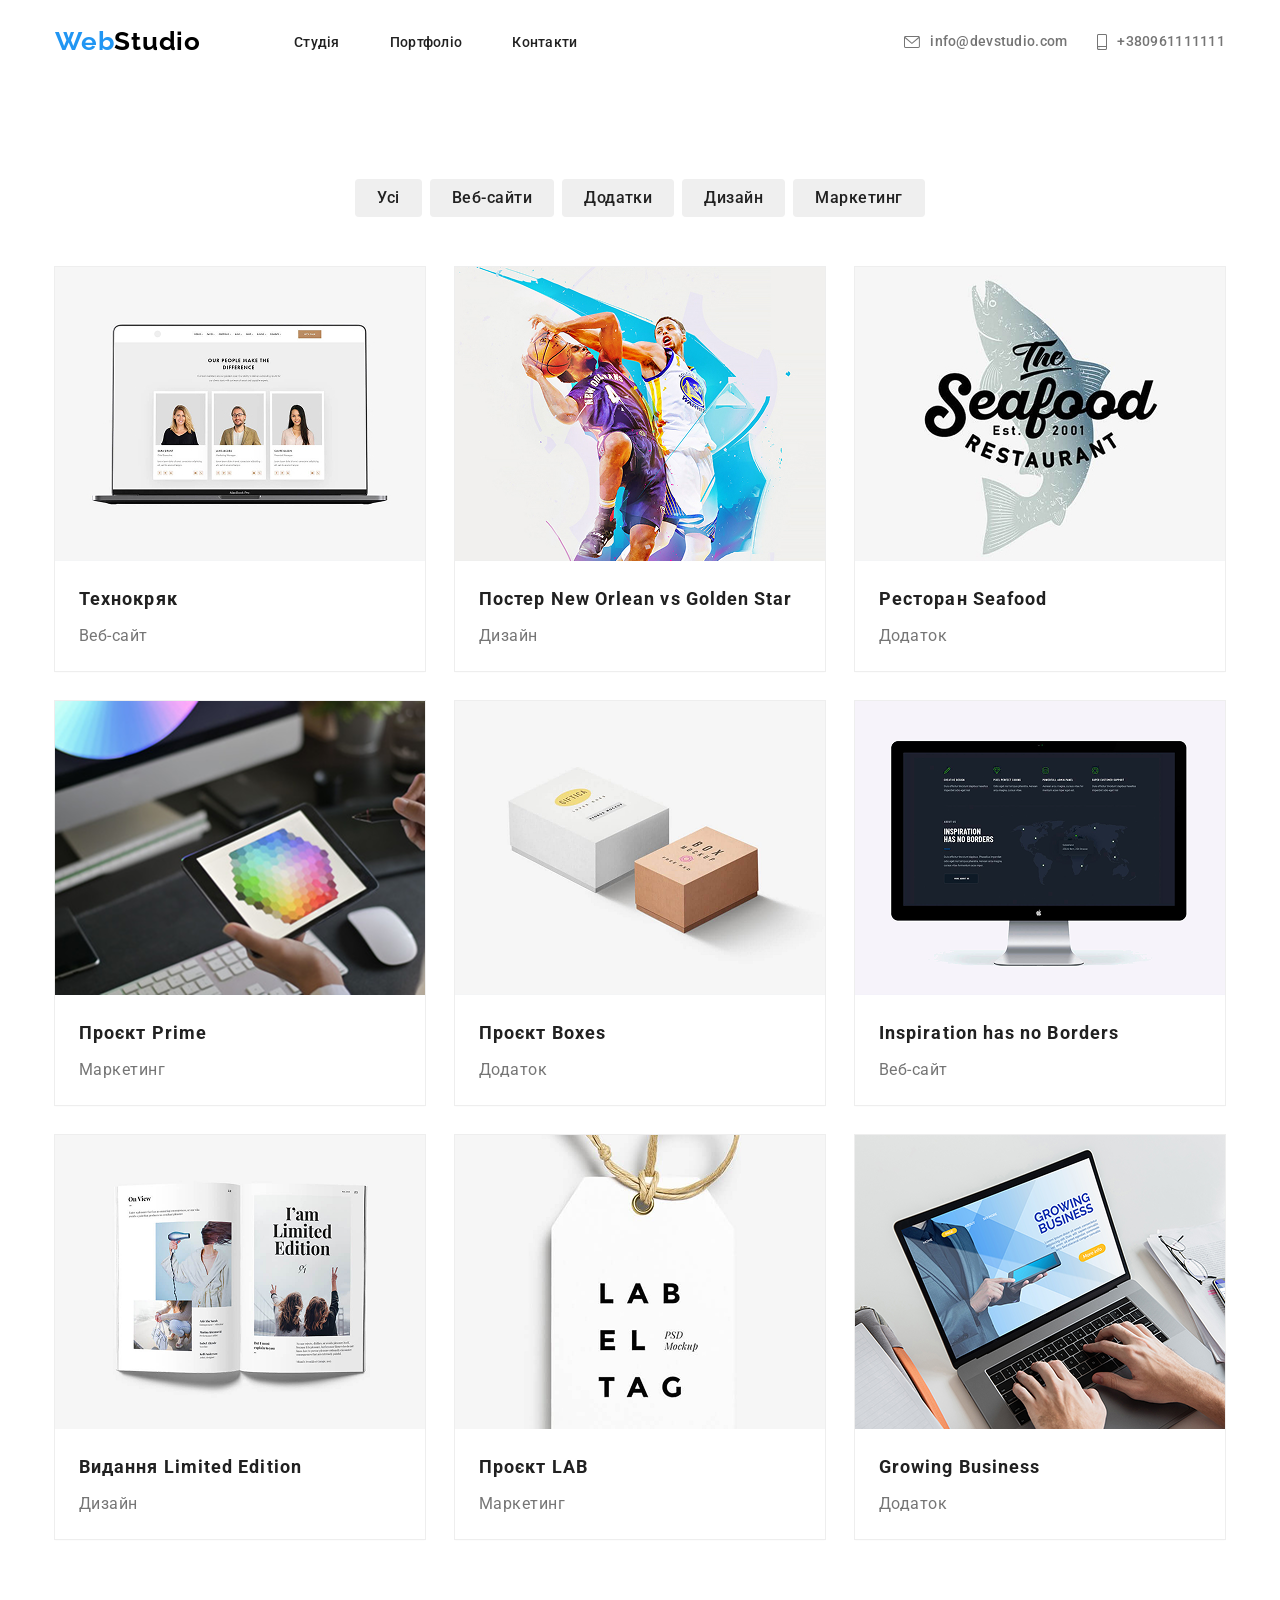
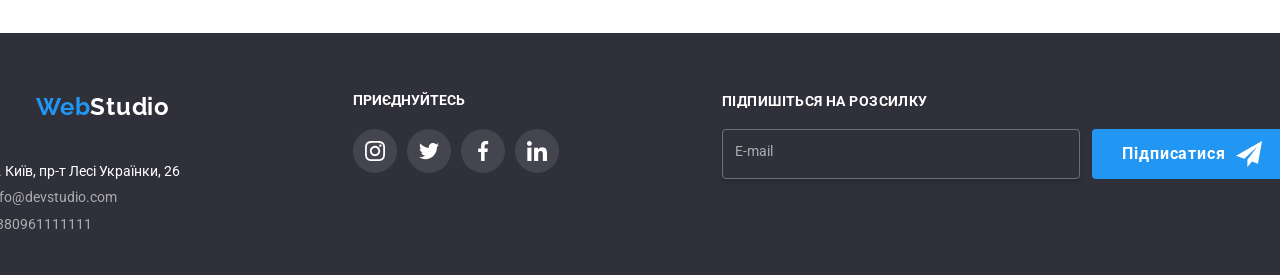
==== commit 2424b07d: "add" ====
--- a/portfolio/portfolio.html
+++ b/portfolio/portfolio.html
@@ -44,17 +44,14 @@
             <use href="../pages/symbol-defs.svg#menu"></use>
           </svg>
         </button>
-
-        <!-- Navigation -->
-
         <nav class="heading-nav">
           <ul class="heading-list">
             <li class="heading-item">
-              <a class="heading-link" href="./index.html"> Студія </a>
+              <a class="heading-link" href="../index.html"> Студія </a>
             </li>
 
             <li class="heading-item">
-              <a class="heading-link" href="./portfolio/portfolio.html">
+              <a class="heading-link" href="../portfolio/portfolio.html">
                 Портфоліо
               </a>
             </li>
@@ -64,9 +61,6 @@
             </li>
           </ul>
         </nav>
-
-        <!-- Contacts -->
-
         <ul class="heading-spisok">
           <li class="heading-element">
             <a class="heading-adress" href="mailto:info@devstudio.com"
@@ -131,11 +125,16 @@
           <ul class="portfolio-spisok">
             <li class="item">
               <div class="overlay-box">
+                <picture>
+                  <source srcset="../pages/dekstop/texn-desktop@1x.jpg 1x, ../pages/dekstop/texn-desktop@2x.jpg 2x" media="(min-width:1200px)">
+                  <source srcset="../pages/tablet/texn-tablet@1x.jpg 1x, ../pages/tablet/texn-tablet@2x.jpg 2x" media="(min-width:768px)">
+                  <source srcset="../pages/mobile/texn-mobile@1x.jpg 1x, ../pages/mobile/texn-mobile@2x.jpg 2x" media="(max-width:767px)">
                 <img
                   src="../pages/img.png"
                   alt="Технокряк"
                   class="portfolio-photo"
                 />
+                </picture>
 
                 <p class="overlay-text">
                   Ресурс пропонує комплексні пропозиції з різним рівнем
@@ -153,11 +152,16 @@
 
             <li class="item">
               <div class="overlay-box">
+                 <picture>
+                  <source srcset="../pages/dekstop/poster-desktop@1x.jpg 1x, ../pages/dekstop/poster-desktop@2x.jpg 2x" media="(min-width:1200px)">
+                  <source srcset="../pages/tablet/poster-tablet@1x.jpg 1x, ../pages/tablet/poster-tablet@2x.jpg 2x" media="(min-width:768px)">
+                  <source srcset="../pages/mobile/poster-mobile@1x.jpg 1x, ../pages/mobile/poster-mobile@2x.jpg 2x" media="(max-width:767px)">
                 <img
                   src="../pages/img-1.png"
                   alt="Постер New Orlean vs Golden Star"
                   class="portfolio-photo"
                 />
+                 </picture>
 
                 <p class="overlay-text">
                   Ресурс пропонує комплексні пропозиції з різним рівнем функціоналу та сервісів. Все це дозволить відвідувачу отримати вичерпні відомості про компанію чи приватну особу.
@@ -173,11 +177,16 @@
 
             <li class="item">
               <div class="overlay-box">
+                 <picture>
+                  <source srcset="../pages/dekstop/seafood-desktop@1x.jpg 1x, ../pages/dekstop/seafood-desktop@2x.jpg 2x" media="(min-width:1200px)">
+                  <source srcset="../pages/tablet/seafood-tablet@1x.jpg 1x, ../pages/tablet/seafood-tablet@2x.jpg 2x" media="(min-width:768px)">
+                  <source srcset="../pages/mobile/seafood-mobile@1x.jpg 1x, ../pages/mobile/seafood-mobile@2x.jpg 2x" media="(max-width:767px)">
                 <img
                   src="../pages/img-2.png"
                   alt="Ресторан Seafood"
                   class="portfolio-photo"
                 />
+                 </picture>
 
                 <p class="overlay-text">
                  Ресурс пропонує комплексні пропозиції з різним рівнем функціоналу та сервісів. Все це дозволить відвідувачу отримати вичерпні відомості про компанію чи приватну особу.
--- a/CSS/style.css
+++ b/CSS/style.css
@@ -156,19 +156,23 @@
 ========================= */
 
 .hero {
-  padding:118px 0;
-  background-image: linear-gradient(rgb(47, 48, 58, 0.4),rgb(47, 48, 58, 0.4)), url(../pages/mobile/hero-mobile@1x.webp);
+  padding: 118px 0;
+  background-image:
+    linear-gradient(rgb(47, 48, 58, 0.4), rgb(47, 48, 58, 0.4)),
+    url(../pages/mobile/hero-mobile@1x.webp);
   background-size: cover;
   background-position: center;
   background-repeat: no-repeat;
 }
 
 @media (min-device-pixel-ratio: 2),
-       (-webkit-min-device-pixel-ratio: 2),
-       (min-resolution: 192dpi),
-       (min-resolution: 2dppx) {
+  (-webkit-min-device-pixel-ratio: 2),
+  (min-resolution: 192dpi),
+  (min-resolution: 2dppx) {
   .hero {
-      background-image: linear-gradient(rgb(47, 48, 58, 0.4),rgb(47, 48, 58, 0.4)), url(../pages/mobile/hero-mobile@2x.webp);
+    background-image:
+      linear-gradient(rgb(47, 48, 58, 0.4), rgb(47, 48, 58, 0.4)),
+      url(../pages/mobile/hero-mobile@2x.webp);
   }
 }
 
@@ -202,6 +206,11 @@
     0 2px 8px rgba(33, 150, 243, 0.2);
 
   padding: 10px 32px;
+}
+
+.btn-div {
+  display: flex;
+  justify-content: center;
 }
 
 /* =========================
@@ -491,6 +500,9 @@
   margin: 0 0 60px;
   padding: 0;
   text-align: center;
+  display: flex;
+  flex-direction: column;
+  gap: 7px;
 }
 
 .footer-logo {
@@ -503,6 +515,10 @@
   font-weight: 700;
   line-height: normal;
   letter-spacing: 0.72px;
+}
+
+.footer-item:first-child .footer-contact {
+  color: #fff;
 }
 
 .footer-span {
@@ -582,12 +598,11 @@
 
 .footer-form {
   width: 100%;
-  margin: 0;
   display: flex;
   flex-direction: column;
   align-items: center;
   text-align: center;
-  margin-top: 60px;
+  margin-left: 93px;
 }
 
 .footer-detitle {
@@ -620,14 +635,21 @@
   border: 1px solid rgba(255, 255, 255, 0.3);
   border-radius: 4px;
   outline: none;
+  display: flex;
+  justify-content: center;
+  align-items: center;
+  resize: none;
+  height: 50px;
+  box-sizing: border-box;
+  padding: 0 16px;
+  line-height: 50px;
+  text-align: left;
 }
 
 .footer-btn {
   width: 200px;
   height: 50px;
   margin-top: 20px;
-  align-items: center;
-  justify-content: center;
   gap: 10px;
   color: #ffffff;
   background-color: #2196f3;
@@ -639,12 +661,18 @@
   line-height: 1.87;
   letter-spacing: 0.96px;
   cursor: pointer;
+  text-align: center;
+  justify-content: center;
 }
 
 .footer-tlg {
   width: 24px;
   height: 24px;
   fill: #ffffff;
+}
+
+.footer-logo-wrap {
+  margin-bottom: 20px;
 }
 
 /* =========================
@@ -1254,18 +1282,284 @@
 }
 
 /* =========================
+   MOBILE
+========================= */
+
+@media (min-width: 480px) {
+  .footer {
+    width: 100%;
+    max-width: 100%;
+    margin: 0;
+    padding: 55px 0 50px;
+    background-color: #2f303a;
+    overflow: hidden;
+    box-sizing: border-box;
+  }
+
+  .footer .container {
+    width: 100%;
+    max-width: 100%;
+    margin: 0 auto;
+    padding: 0 24px;
+    box-sizing: border-box;
+  }
+
+  .footer-box {
+    width: 100%;
+    max-width: 100%;
+    margin: 0;
+    padding: 0;
+
+    display: flex;
+    flex-direction: column;
+    align-items: center;
+
+    text-align: center;
+    box-sizing: border-box;
+  }
+
+  .footer-logo-wrap {
+    width: 100%;
+    margin: 0 0 20px;
+    text-align: center;
+  }
+
+  .footer-logo {
+    display: inline-block;
+    margin: 0;
+
+    font-family: Raleway, sans-serif;
+    font-size: 24px;
+    font-weight: 700;
+    line-height: 1.2;
+
+    text-align: center;
+  }
+
+  .footer-list {
+    width: 100%;
+    max-width: 100%;
+    margin: 0 0 50px;
+    padding: 0;
+
+    display: flex;
+    flex-direction: column;
+    align-items: center;
+
+    gap: 7px;
+
+    list-style: none;
+    text-align: center;
+    box-sizing: border-box;
+  }
+
+  .footer-item {
+    width: 100%;
+    margin: 0;
+    padding: 0;
+    text-align: center;
+  }
+
+  .footer-contact {
+    display: block;
+    width: 100%;
+
+    margin: 0;
+
+    font-size: 14px;
+    line-height: 1.4;
+
+    text-align: center;
+  }
+
+  .items-div {
+    width: 100%;
+    max-width: 100%;
+
+    margin: 0 0 50px;
+    padding: 0;
+
+    text-align: center;
+    box-sizing: border-box;
+  }
+
+  .items-div .footer-title {
+    width: 100%;
+    margin: 0 0 20px;
+
+    font-size: 14px;
+    font-weight: 700;
+    line-height: 1.14;
+
+    text-align: center;
+  }
+
+  .footer-links {
+    width: 100%;
+    max-width: 100%;
+
+    margin: 0;
+    padding: 0;
+
+    display: flex;
+    justify-content: center;
+    align-items: center;
+
+    gap: 10px;
+
+    box-sizing: border-box;
+  }
+
+  .footer-link {
+    width: 44px;
+    height: 44px;
+
+    flex: 0 0 44px;
+
+    display: flex;
+    align-items: center;
+    justify-content: center;
+
+    border-radius: 50%;
+
+    background-color: rgba(255, 255, 255, 0.1);
+  }
+
+  .footer-icon {
+    width: 20px;
+    height: 20px;
+
+    fill: #fff;
+  }
+
+  .footer-form {
+    width: 100%;
+    max-width: 100%;
+
+    margin: 0;
+    padding: 0;
+
+    display: flex;
+    flex-direction: column;
+    align-items: center;
+
+    text-align: center;
+
+    box-sizing: border-box;
+  }
+
+  .footer-detitle {
+    width: 100%;
+    max-width: 100%;
+
+    margin: 0 0 20px;
+
+    color: #fff;
+
+    font-size: 14px;
+    font-weight: 700;
+    line-height: 1.14;
+
+    text-align: center;
+    text-transform: uppercase;
+
+    box-sizing: border-box;
+  }
+
+  .footer-subscribe {
+    width: 100%;
+    max-width: 100%;
+
+    margin: 0;
+    padding: 0;
+
+    display: flex;
+    flex-direction: column;
+    align-items: center;
+
+    gap: 18px;
+
+    box-sizing: border-box;
+  }
+
+  .footer-send {
+    display: block;
+
+    width: 100%;
+    max-width: 100%;
+
+    min-width: 0;
+
+    height: 42px;
+
+    margin: 0;
+    padding: 0 12px;
+
+    box-sizing: border-box;
+
+    color: #fff;
+
+    background: transparent;
+
+    border: 1px solid rgba(255, 255, 255, 0.3);
+    border-radius: 4px;
+
+    outline: none;
+
+    font-family: Roboto, sans-serif;
+    font-size: 14px;
+    line-height: 42px;
+  }
+
+  .footer-send::placeholder {
+    color: rgba(255, 255, 255, 0.6);
+  }
+
+  .footer-btn {
+    width: 170px;
+    max-width: 100%;
+
+    height: 50px;
+
+    margin: 0;
+    padding: 0;
+
+    display: flex;
+    align-items: center;
+    justify-content: center;
+
+    gap: 8px;
+
+    color: #fff;
+
+    background-color: #2196f3;
+
+    border: 0;
+    border-radius: 4px;
+
+    font-family: Roboto, sans-serif;
+    font-size: 16px;
+    font-weight: 700;
+    line-height: 1;
+
+    letter-spacing: 0.96px;
+
+    box-sizing: border-box;
+  }
+
+  .footer-tlg {
+    width: 26px;
+    height: 26px;
+
+    flex: 0 0 26px;
+
+    fill: #fff;
+  }
+}
+
+/* =========================
    TABLET
 ========================= */
-
-@media (min-width: 480px) {
-  .container {
-    width: 480px;
-  }
-
-  .hero-title {
-    width: 360px;
-  }
-}
 
 @media (min-width: 768px) {
   .container {
@@ -1306,17 +1600,21 @@
   }
 
   .hero {
-      background-image: linear-gradient(rgb(47, 48, 58, 0.4),rgb(47, 48, 58, 0.4)), url(../pages/tablet/hero-tablet@1x.webp);
+    background-image:
+      linear-gradient(rgb(47, 48, 58, 0.4), rgb(47, 48, 58, 0.4)),
+      url(../pages/tablet/hero-tablet@1x.webp);
   }
 
   @media (min-device-pixel-ratio: 2),
-       (-webkit-min-device-pixel-ratio: 2),
-       (min-resolution: 192dpi),
-       (min-resolution: 2dppx) {
-  .hero {
-      background-image: linear-gradient(rgb(47, 48, 58, 0.4),rgb(47, 48, 58, 0.4)), url(../pages/tablet/hero-tablet@2x.webp);
-  }
-}
+    (-webkit-min-device-pixel-ratio: 2),
+    (min-resolution: 192dpi),
+    (min-resolution: 2dppx) {
+    .hero {
+      background-image:
+        linear-gradient(rgb(47, 48, 58, 0.4), rgb(47, 48, 58, 0.4)),
+        url(../pages/tablet/hero-tablet@2x.webp);
+    }
+  }
 
   .advantages-list {
     grid-template-columns: repeat(2, 1fr);
@@ -1363,94 +1661,93 @@
     display: block;
   }
 
+  .portfolio-list {
+    display: flex;
+    justify-content: center;
+  }
+
   /* FOOTER */
+  .footer {
+    padding: 60px 0 40px;
+  }
+
   .footer .container {
+    max-width: 768px;
+    width: 100%;
     display: flex;
     flex-wrap: wrap;
+    justify-content: center;
+    align-items: flex-start;
+    column-gap: 70px;
+    row-gap: 0;
   }
 
   .footer-box {
-    width: 50%;
+    width: 230px;
+    flex: 0 0 230px;
+    align-items: center;
     text-align: center;
+  }
+
+  .footer-logo-wrap {
+    margin-bottom: 20px;
+  }
+
+  .footer-list {
+    width: 100%;
+    margin-bottom: 0;
     align-items: center;
-  }
-
-  .footer-logo-wrap {
-    width: 100%;
     text-align: center;
   }
 
-  .footer-list {
-    width: 100%;
-    text-align: center;
-    margin: 0;
-  }
-
-  .footer-item {
-    text-align: center;
-  }
-
+  .footer-item,
   .footer-item .footer-contact {
     text-align: center;
   }
 
+  .items-div {
+    width: 206px;
+    flex: 0 0 206px;
+    text-align: left;
+  }
+
+  .items-div .footer-title {
+    margin: 0 0 20px;
+    text-align: left;
+  }
+
   .footer-links {
-    width: 100%;
-    height: auto;
-    display: flex;
-    justify-content: center;
+    width: 206px;
+    justify-content: flex-start;
+    gap: 10px;
+  }
+
+  .footer-form {
+    width: 100%;
+    margin: 55px 0 0;
     align-items: center;
-    gap: 10px;
-    margin: 0;
-    padding: 0;
-  }
-
-  .footer-items:first-child {
-    width: auto;
+  }
+
+  .footer-detitle {
+    margin: 0 0 20px;
     text-align: center;
-  }
-
-  .items-div {
-    width: 50%;
-    text-align: center;
-  }
-
-  .items-div .footer-title {
-    text-align: center;
-    margin: 0 0 20px;
-  }
-
-  .footer-form {
-    width: 100%;
-    margin: 55px 0 0;
-    display: flex;
-    flex-direction: column;
-    align-items: center;
-  }
-
-  .footer-detitle {
-    text-align: center;
-    margin: 0 0 20px;
   }
 
   .footer-subscribe {
     display: flex;
     flex-direction: column;
     align-items: center;
-    gap: 13px;
+    gap: 14px;
   }
 
   .footer-send {
-    width: 450.0px;
-height: 50.0px;
-    min-width: 302px;
+    width: 315px;
+    min-width: 315px;
     height: 50px;
-    box-sizing: border-box;
-    padding: 0 16px;
   }
 
   .footer-btn {
-    width: 200px;
+    width: 140px;
     height: 50px;
     margin: 0;
     display: flex;
@@ -1488,17 +1785,21 @@
   .hero {
     padding-top: 200px;
     padding-bottom: 200px;
-     background-image: linear-gradient(rgb(47, 48, 58, 0.4),rgb(47, 48, 58, 0.4)), url(../pages/dekstop/hero-destop@1x.webp);
+    background-image:
+      linear-gradient(rgb(47, 48, 58, 0.4), rgb(47, 48, 58, 0.4)),
+      url(../pages/dekstop/hero-destop@1x.webp);
   }
 
   @media (min-device-pixel-ratio: 2),
-       (-webkit-min-device-pixel-ratio: 2),
-       (min-resolution: 192dpi),
-       (min-resolution: 2dppx) {
-  .hero {
-      background-image: linear-gradient(rgb(47, 48, 58, 0.4),rgb(47, 48, 58, 0.4)), url(../pages/dekstop/hero-destop@2x.webp);
-  }
-}
+    (-webkit-min-device-pixel-ratio: 2),
+    (min-resolution: 192dpi),
+    (min-resolution: 2dppx) {
+    .hero {
+      background-image:
+        linear-gradient(rgb(47, 48, 58, 0.4), rgb(47, 48, 58, 0.4)),
+        url(../pages/dekstop/hero-destop@2x.webp);
+    }
+  }
 
   .hero-title {
     font-size: 44px;
@@ -1585,6 +1886,9 @@
   .footer-list {
     margin: 0;
     padding: 0;
+    display: flex;
+    flex-direction: column;
+    gap: 7px;
   }
 
   .footer-item:first-child .footer-contact {
@@ -1597,18 +1901,18 @@
   }
 
   .footer-links {
-  width: 206px;
-  height: auto;
-
-  display: flex;
-  flex-wrap: nowrap;
-  justify-content: center;
-  align-items: center;
-
-  margin: 5px 0 0 20px;
-  padding: 0;
-
-  gap: 10px;
+    width: 206px;
+    height: auto;
+
+    display: flex;
+    flex-wrap: nowrap;
+    justify-content: center;
+    align-items: center;
+
+    margin: 5px 0 0 20px;
+    padding: 0;
+
+    gap: 10px;
   }
 
   .footer-items:first-child {
@@ -1617,17 +1921,17 @@
 
   .footer-title {
     margin: 0 0 20px;
-  text-align: left;
-  }
-
-.footer-form {
-  width: 570px;
-  margin-left: 40px;
-  margin-top: 0;
-  text-align: left;
-  align-items: flex-start;
-  flex-shrink: 0;
-}
+    text-align: left;
+  }
+
+  .footer-form {
+    width: 570px;
+    margin-left: 93px;
+    margin-top: 0;
+    text-align: left;
+    align-items: flex-start;
+    flex-shrink: 0;
+  }
 
   .footer-detitle {
     margin: 0 0 20px 0;
@@ -1642,17 +1946,21 @@
   }
 
   .footer-subscribe {
-  display: flex;
-  flex-direction: row;
-  align-items: center;
-  gap: 12px;
-  width: 100%;
+    display: flex;
+    flex-direction: row;
+    align-items: center;
+    gap: 12px;
+    width: 100%;
   }
 
   .footer-send {
+    flex-shrink: 0;
     width: 358px;
     height: 50px;
-    flex-shrink: 0;
+    border-radius: 4px;
+    border: 1px solid rgba(255, 255, 255, 0.3);
+    background: rgba(33, 150, 243, 0);
+    box-shadow: 0 4px 4px 0 rgba(0, 0, 0, 0.15);
   }
 
   .footer-btn {
@@ -1663,11 +1971,11 @@
   }
 
   .footer-social {
-  width: 206px;
-  flex-shrink: 0;
-  margin: 0;
-  align-items: center;
-}
+    width: 206px;
+    flex-shrink: 0;
+    margin: 0;
+    align-items: center;
+  }
 
   .portfolio-list {
     display: flex;
@@ -1678,4 +1986,35 @@
   .item {
     width: calc((100% - 60px) / 3);
   }
-}
+
+  .items-div {
+    width: 206px;
+    text-align: left;
+    margin: 0;
+    padding: 0;
+  }
+
+  .items-div .footer-title {
+    width: 206px;
+    margin: 0 0 20px 0;
+    padding: 0;
+    text-align: left;
+  }
+
+  .items-div .footer-links {
+    width: 206px;
+    margin: 0;
+    padding: 0;
+    display: flex;
+    justify-content: flex-start;
+    align-items: center;
+    gap: 10px;
+  }
+}
+
+.footer .footer-send {
+  resize: none;
+  overflow: hidden;
+  appearance: none;
+  -webkit-appearance: none;
+}
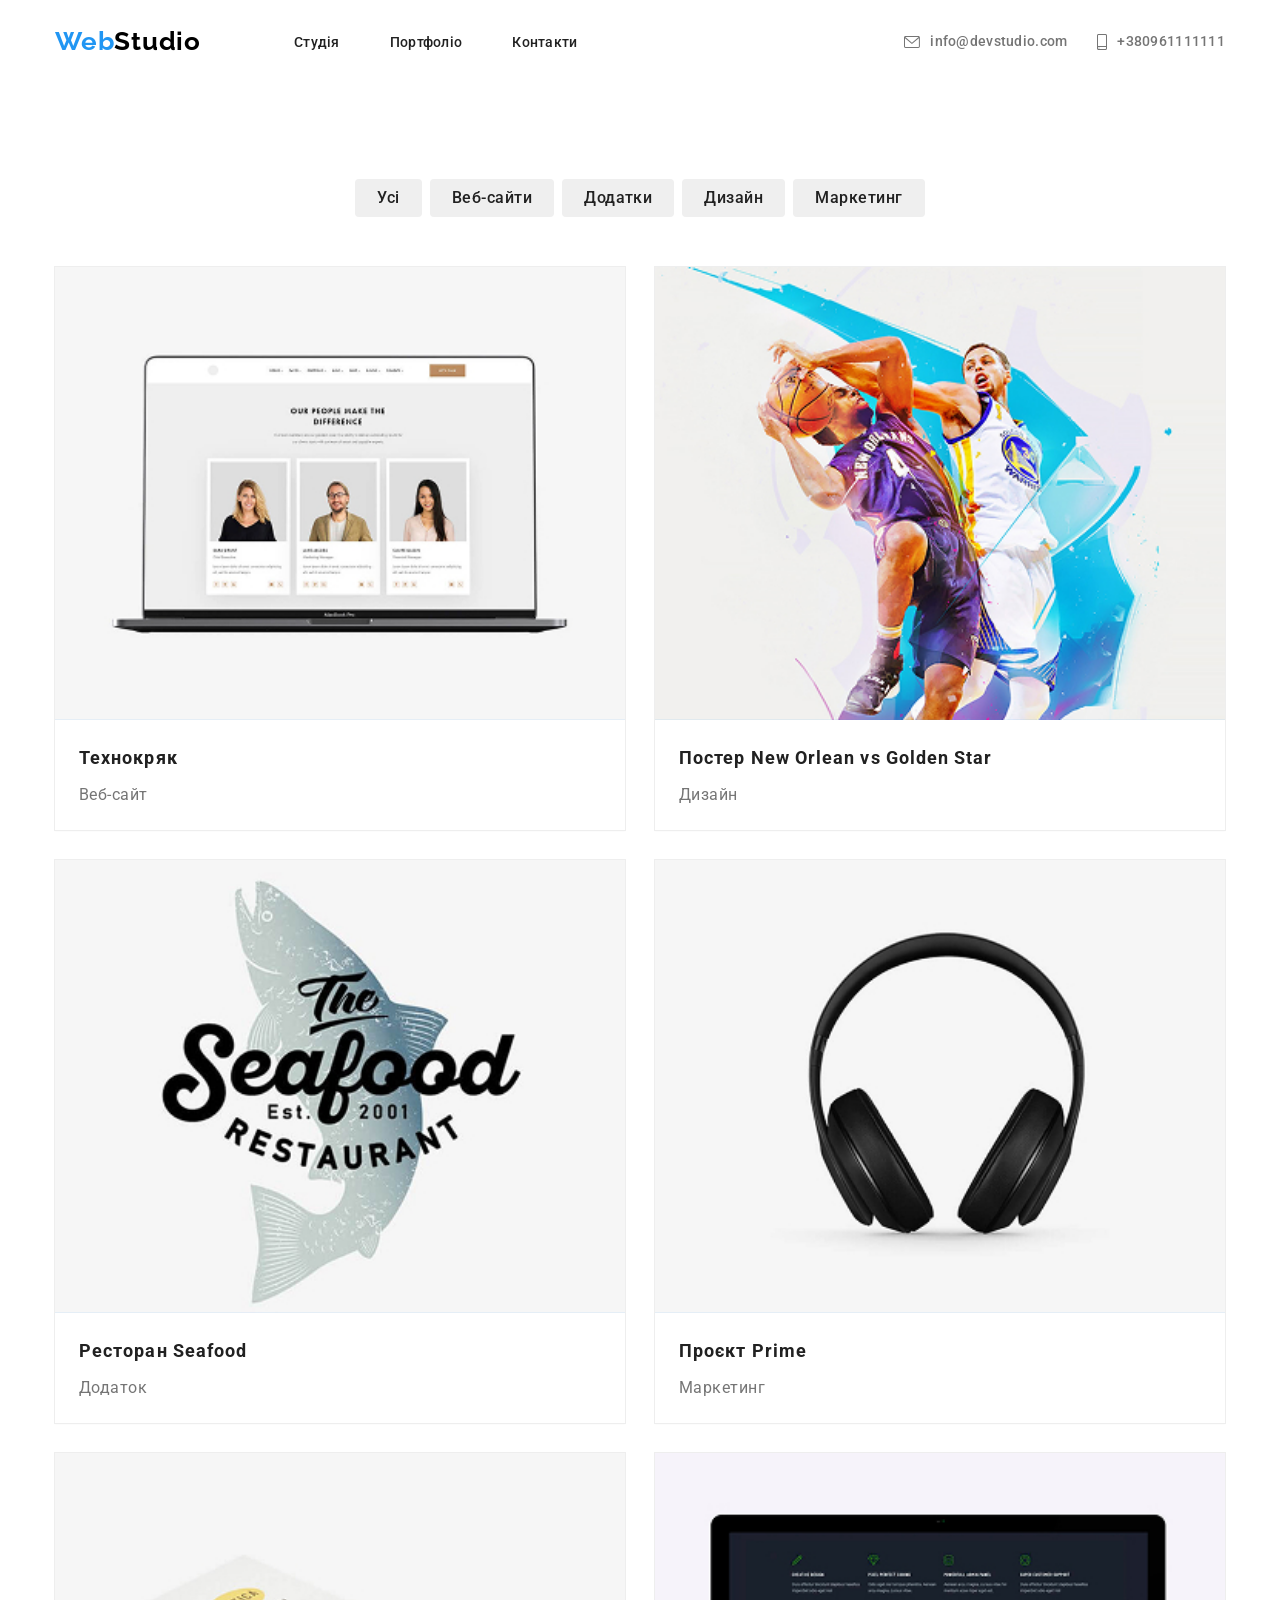
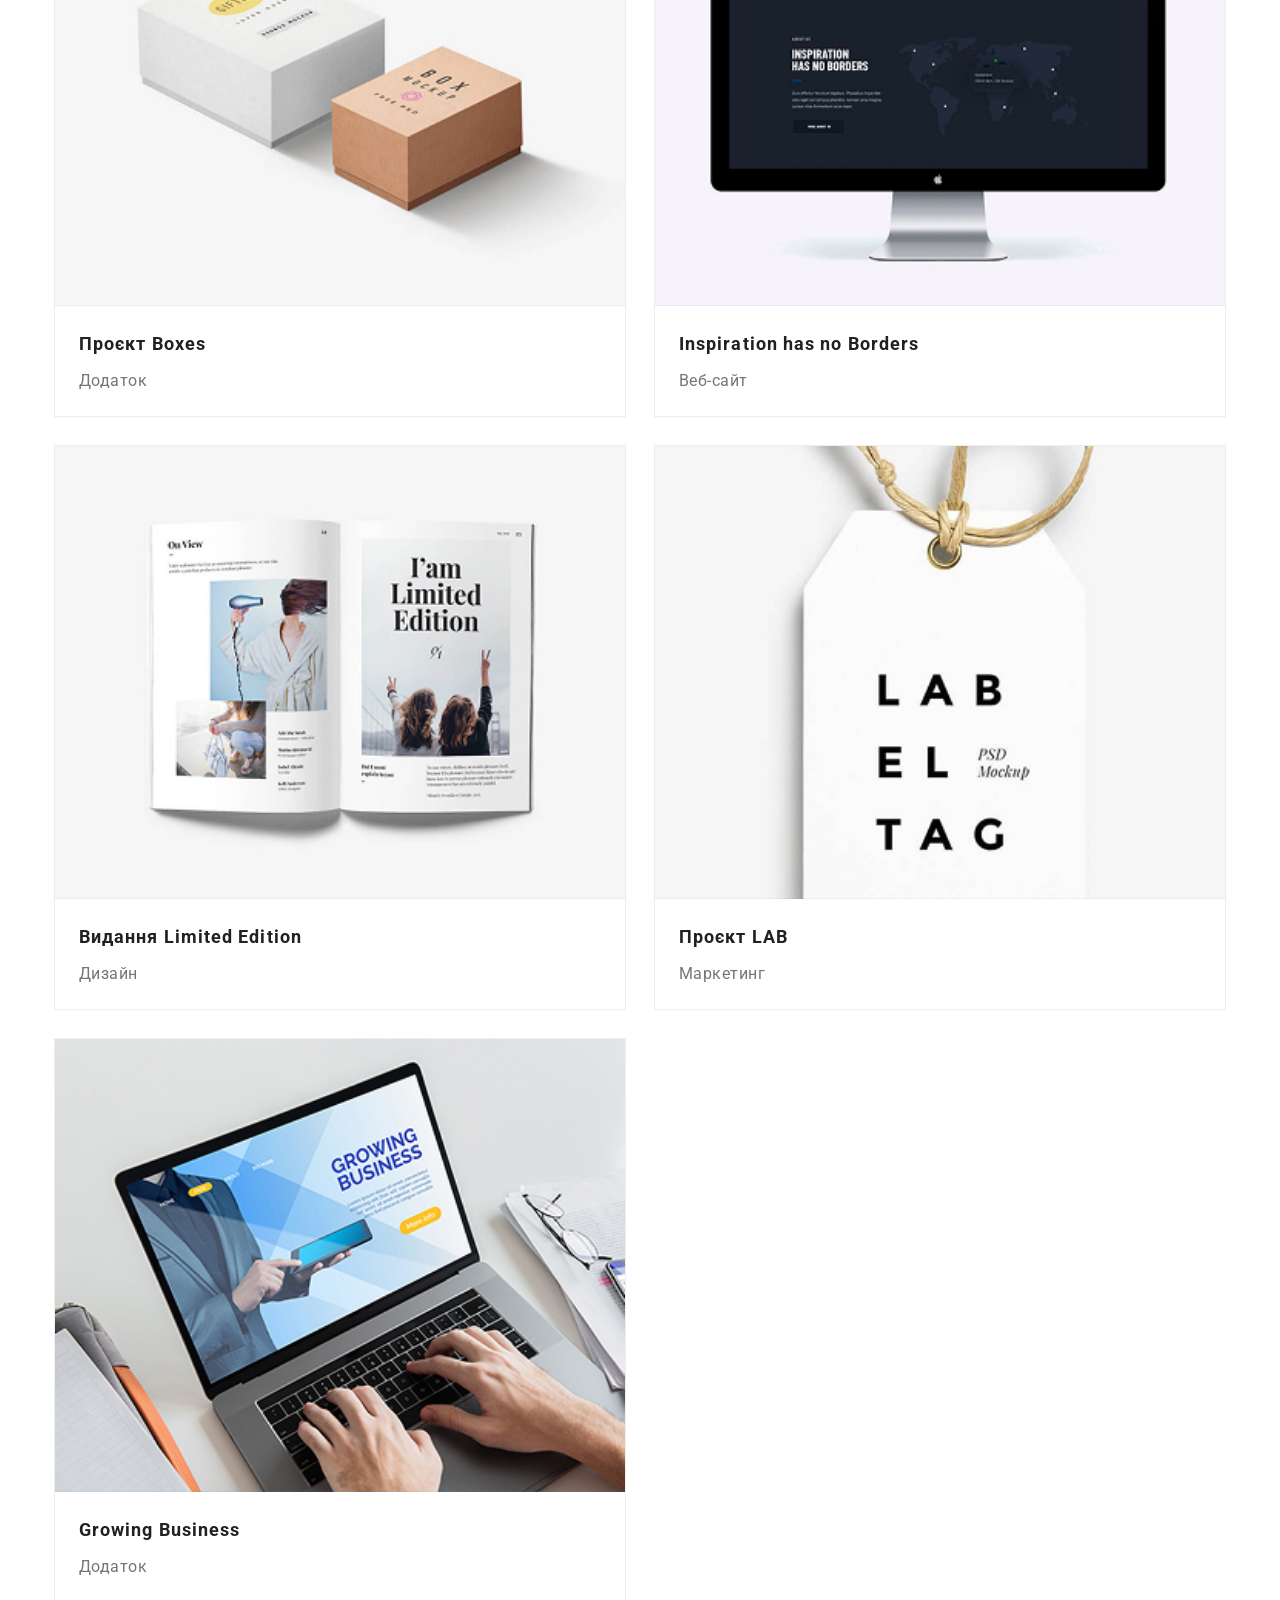
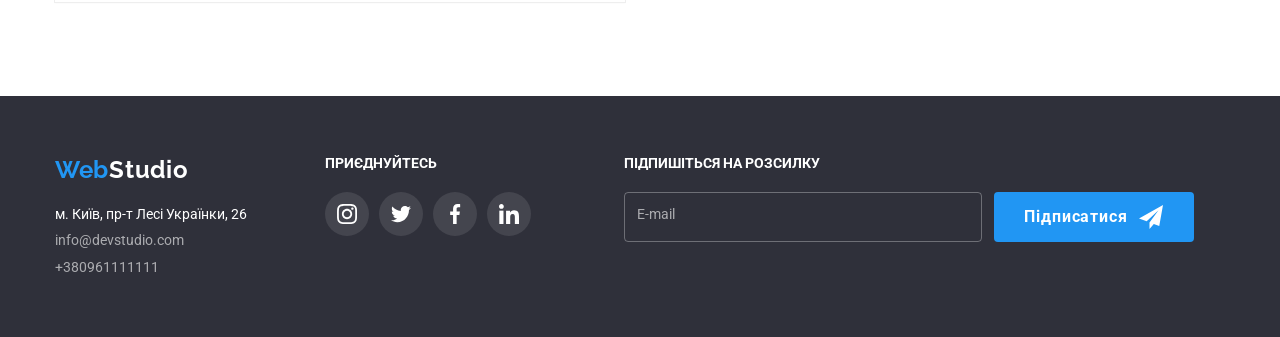
==== commit 23ea3fe3: "add" ====
--- a/portfolio/portfolio.html
+++ b/portfolio/portfolio.html
@@ -202,11 +202,16 @@
 
             <li class="item">
               <div class="overlay-box">
+                <picture>
+                  <source srcset="../pages/dekstop/headphone-desktop@1x.jpg 1x, ../pages/dekstop/headphone-desktop@2x.jpg 2x" media="(min-width:1200px)">
+                  <source srcset="../pages/tablet/headphone-tablet@1x.jpg 1x, ../pages/tablet/headphone-tablet@2x.jpg 2x" media="(min-width:768px)">
+                  <source srcset="../pages/mobile/headphone-mobile@1x.jpg 1x, ../pages/mobile/headphone-mobile@2x.jpg 2x" media="(max-width:767px)">
                 <img
                   src="../pages/box-3.png"
                   alt="Проєкт Prime"
                   class="portfolio-photo"
                 />
+                </picture>
 
                 <p class="overlay-text">
                   Ресурс пропонує комплексні пропозиції з різним рівнем функціоналу та сервісів. Все це дозволить відвідувачу отримати вичерпні відомості про компанію чи приватну особу.
@@ -222,11 +227,16 @@
 
             <li class="item">
               <div class="overlay-box">
+                <picture>
+                  <source srcset="../pages/dekstop/box-desktop@1x.jpg 1x, ../pages/dekstop/box-desktop@2x.jpg 2x" media="(min-width:1200px)">
+                  <source srcset="../pages/tablet/box-tablet@1x.jpg 1x, ../pages/tablet/box-tablet@2x.jpg 2x" media="(min-width:768px)">
+                  <source srcset="../pages/mobile/box-mobile@1x.jpg 1x, ../pages/mobile/box-mobile@2x.jpg 2x" media="(max-width:767px)">
                 <img
                   src="../pages/img-4.png"
                   alt="Проєкт Boxes"
                   class="portfolio-photo"
                 />
+                </picture>
 
                 <p class="overlay-text">
                   Ресурс пропонує комплексні пропозиції з різним рівнем функціоналу та сервісів. Все це дозволить відвідувачу отримати вичерпні відомості про компанію чи приватну особу.
@@ -242,11 +252,16 @@
 
             <li class="item">
               <div class="overlay-box">
+                <picture>
+                  <source srcset="../pages/dekstop/borders-deskop@1x.jpg 1x, ../pages/dekstop/borders-deskop@2x.jpg 2x" media="(min-width:1200px)">
+                  <source srcset="../pages/tablet/borders-tablet@1x.jpg 1x, ../pages/tablet/borders-tablet@2x.jpg 2x" media="(min-width:768px)">
+                  <source srcset="../pages/mobile/borders-mobile@1x.jpg 1x, ../pages/mobile/borders-mobile@2x.jpg 2x" media="(max-width:767px)">
                 <img
                   src="../pages/img-5.png"
                   alt="Inspiration has no Borders"
                   class="portfolio-photo"
                 />
+                </picture>
 
                 <p class="overlay-text">
                   Ресурс пропонує комплексні пропозиції з різним рівнем функціоналу та сервісів. Все це дозволить відвідувачу отримати вичерпні відомості про компанію чи приватну особу.
@@ -262,11 +277,16 @@
 
             <li class="item">
               <div class="overlay-box">
+                <picture>
+                  <source srcset="../pages/dekstop/boek-desktop@1x.jpg 1x, ../pages/dekstop/boek-desktop@2x.jpg 2x" media="(min-width:1200px)">
+                  <source srcset="../pages/tablet/boek-tablet@1x.jpg 1x, ../pages/tablet/boek-tablet@2x.jpg 2x" media="(min-width:768px)">
+                  <source srcset="../pages/mobile/boek-mobile@1x.jpg 1x, ../pages/mobile/boek-mobile@2x.jpg 2x" media="(max-width:767px)">
                 <img
                   src="../pages/img-6.png"
                   alt="Видання Limited Edition"
                   class="portfolio-photo"
                 />
+                </picture>
 
                 <p class="overlay-text">
                   Ресурс пропонує комплексні пропозиції з різним рівнем функціоналу та сервісів. Все це дозволить відвідувачу отримати вичерпні відомості про компанію чи приватну особу.
@@ -282,11 +302,16 @@
 
             <li class="item">
               <div class="overlay-box">
+                <picture>
+                  <source srcset="../pages/dekstop/lab-desktop@1x.jpg 1x, ../pages/dekstop/lab-desktop@2x.jpg 2x" media="(min-width:1200px)">
+                  <source srcset="../pages/tablet/lab-tablet@1x.jpg 1x, ../pages/tablet/lab-tablet@2x.jpg 2x" media="(min-width:768px)">
+                  <source srcset="../pages/mobile/lab-mobile@1x.jpg 1x, ../pages/mobile/lab-mobile@2x.jpg 2x" media="(max-width:767px)">
                 <img
                   src="../pages/img-7.png"
                   alt="Проєкт LAB"
                   class="portfolio-photo"
                 />
+                </picture>
 
                 <p class="overlay-text">
                   Ресурс пропонує комплексні пропозиції з різним рівнем функціоналу та сервісів. Все це дозволить відвідувачу отримати вичерпні відомості про компанію чи приватну особу.
@@ -302,11 +327,16 @@
 
             <li class="item">
               <div class="overlay-box">
+                 <picture>
+                  <source srcset="../pages/dekstop/busines-desktop@1x.jpg 1x, ../pages/dekstop/busines-desktop@2x.jpg 2x" media="(min-width:1200px)">
+                  <source srcset="../pages/tablet/busines-tablet@1x.jpg 1x, ../pages/tablet/busines-tablet@2x.jpg 2x" media="(min-width:768px)">
+                  <source srcset="../pages/mobile/busines-mobile@1x.jpg 1x, ../pages/mobile/busines-mobile@2x.jpg 2x" media="(max-width:767px)">
                 <img
                   src="../pages/img-8.png"
                   alt="Growing Business"
                   class="portfolio-photo"
                 />
+                 </picture>
 
                 <p class="overlay-text">
                  Ресурс пропонує комплексні пропозиції з різним рівнем функціоналу та сервісів. Все це дозволить відвідувачу отримати вичерпні відомості про компанію чи приватну особу.
--- a/CSS/style.css
+++ b/CSS/style.css
@@ -474,16 +474,20 @@
    FOOTER
 ========================= */
 
+
 .footer {
+  width: 100%;
   background-color: #2f303a;
   padding: 60px 0 40px;
+  overflow: hidden;
 }
 
 .footer .container {
   width: 100%;
-  max-width: 480px;
+  max-width: 1200px;
   margin: 0 auto;
   padding: 0 15px;
+
   box-sizing: border-box;
 }
 
@@ -495,184 +499,201 @@
   text-align: center;
 }
 
+/* CONTACTS */
+
+.footer-logo-wrap {
+  width: 100%;
+  margin-bottom: 20px;
+  text-align: center;
+}
+
+.footer-logo {
+  display: inline-block;
+
+  color: #fff;
+  font-family: Raleway, sans-serif;
+  font-size: 24px;
+  font-weight: 700;
+  line-height: 1.2;
+  letter-spacing: 0.72px;
+}
+
+.footer-span {
+  color: #2196f3;
+}
+
 .footer-list {
   width: 100%;
-  margin: 0 0 60px;
+  margin: 0 0 50px;
   padding: 0;
-  text-align: center;
+
   display: flex;
   flex-direction: column;
+  align-items: center;
   gap: 7px;
-}
-
-.footer-logo {
-  margin-bottom: 20px;
-  color: #fff;
-  text-align: center;
-  font-family: Raleway;
-  font-size: 24px;
-  font-style: normal;
-  font-weight: 700;
-  line-height: normal;
-  letter-spacing: 0.72px;
+
+  list-style: none;
+}
+
+.footer-item {
+  width: 100%;
+  text-align: center;
 }
 
 .footer-item:first-child .footer-contact {
   color: #fff;
 }
 
-.footer-span {
-  color: #2196f3;
-}
-
-.footer-item {
-  text-align: center;
-  gap: 8px;
-}
-
-.footer-icon {
-  width: 20px;
-  height: 20px;
-  fill: #ffffff;
-}
-
 .footer-contact {
+  display: block;
+  width: 100%;
+  margin: 0;
+
   color: rgba(255, 255, 255, 0.6);
-  text-align: center;
-}
-
-.footer-title {
-  color: #ffffff;
+  font-size: 14px;
+  line-height: 1.4;
+  text-align: center;
+}
+
+/* SOCIAL */
+
+.footer-social {
+  width: 100%;
+  margin: 0 0 50px;
+
+  display: flex;
+  flex-direction: column;
+  align-items: center;
+}
+
+.footer-title,
+.footer-detitle {
+  width: 100%;
+  margin: 0 0 20px;
+
+  color: #fff;
   font-family: Roboto, sans-serif;
   font-size: 14px;
   font-weight: 700;
   line-height: 1.14;
   text-transform: uppercase;
-  margin: 0 0 20px;
-  text-align: center;
-  margin: 0 0 20px;
-  width: 100%;
+  text-align: center;
+}
+
+.footer-links {
+  width: 100%;
+  display: flex;
+  justify-content: center;
+  align-items: center;
+  flex-wrap: wrap;
+  gap: 10px;
+
+  margin: 0;
+  padding: 0;
 }
 
 .footer-link {
   width: 44px;
   height: 44px;
+  flex: 0 0 44px;
+
   display: flex;
   align-items: center;
   justify-content: center;
+
   border-radius: 50%;
   background-color: rgba(255, 255, 255, 0.1);
-  transition: background-color 250ms ease;
 }
 
 .footer-link:hover {
   background-color: #2196f3;
 }
 
-.footer-social {
-  width: 100%;
-  margin: 0 0 60px;
-  display: flex;
-  flex-direction: column;
-  align-items: center;
-  text-align: center;
-}
-
-.footer-links {
-  display: flex;
-  justify-content: center;
-  align-items: center;
-  gap: 10px;
+.footer-icon {
+  width: 20px;
+  height: 20px;
+  fill: #fff;
+}
+
+/* FORM */
+
+.footer-form {
+  width: 100%;
+  max-width: 100%;
   margin: 0;
   padding: 0;
-  width: 100%;
-  flex-wrap: wrap;
-}
-
-.footer-items {
-  display: flex;
-  justify-content: center;
-}
-
-/* ================= ФОРМА ================= */
-
-.footer-form {
-  width: 100%;
+
   display: flex;
   flex-direction: column;
   align-items: center;
-  text-align: center;
-  margin-left: 93px;
-}
-
-.footer-detitle {
-  text-align: center;
-  color: #ffffff;
-  font-family: Roboto, sans-serif;
-  font-size: 14px;
-  font-weight: 700;
-  line-height: 1.14;
-  text-transform: uppercase;
-  margin: 0 0 20px;
-}
-
-.footer-form-box {
-  width: 100%;
+
+  box-sizing: border-box;
+}
+
+.footer-subscribe {
+  width: 100%;
+  max-width: 100%;
+
   display: flex;
   flex-direction: column;
   align-items: center;
-  justify-content: center;
+  gap: 18px;
 }
 
 .footer-send {
   width: 100%;
-  min-width: 358px;
+  max-width: 100%;
+  min-width: 0;
   height: 50px;
+
+  margin: 0;
+  padding: 0 12px;
+
   box-sizing: border-box;
-  padding: 0 16px;
-  color: #ffffff;
+
+  color: #fff;
   background-color: transparent;
   border: 1px solid rgba(255, 255, 255, 0.3);
   border-radius: 4px;
+
   outline: none;
-  display: flex;
-  justify-content: center;
-  align-items: center;
-  resize: none;
-  height: 50px;
-  box-sizing: border-box;
-  padding: 0 16px;
-  line-height: 50px;
-  text-align: left;
+}
+
+.footer-send::placeholder {
+  color: rgba(255, 255, 255, 0.6);
 }
 
 .footer-btn {
   width: 200px;
+  max-width: 100%;
   height: 50px;
-  margin-top: 20px;
+
+  margin: 0;
+  padding: 0;
+
+  display: flex;
+  align-items: center;
+  justify-content: center;
   gap: 10px;
-  color: #ffffff;
+
+  color: #fff;
   background-color: #2196f3;
+
   border: none;
   border-radius: 4px;
+
   font-family: Roboto, sans-serif;
   font-size: 16px;
   font-weight: 700;
-  line-height: 1.87;
-  letter-spacing: 0.96px;
+
   cursor: pointer;
-  text-align: center;
-  justify-content: center;
 }
 
 .footer-tlg {
   width: 24px;
   height: 24px;
-  fill: #ffffff;
-}
-
-.footer-logo-wrap {
-  margin-bottom: 20px;
+  flex-shrink: 0;
+  fill: #fff;
 }
 
 /* =========================
@@ -1667,92 +1688,178 @@
   }
 
   /* FOOTER */
-  .footer {
+     .footer {
+    width: 100%;
     padding: 60px 0 40px;
+    overflow: hidden;
   }
 
   .footer .container {
+    width: 100%;
     max-width: 768px;
-    width: 100%;
+
+    margin: 0 auto;
+    padding: 0 15px;
+
+    box-sizing: border-box;
+
     display: flex;
     flex-wrap: wrap;
-    justify-content: center;
+    justify-content: space-between;
     align-items: flex-start;
-    column-gap: 70px;
+
     row-gap: 0;
   }
+
+  /* ЛІВО: LOGO + КОНТАКТИ */
 
   .footer-box {
     width: 230px;
     flex: 0 0 230px;
+
+    display: flex;
+    flex-direction: column;
     align-items: center;
+
+    margin: 0;
+    padding: 0;
+
     text-align: center;
   }
 
   .footer-logo-wrap {
-    margin-bottom: 20px;
+    width: 100%;
+    margin: 0 0 20px;
+    text-align: center;
+  }
+
+  .footer-logo {
+    display: inline-block;
+    margin: 0;
   }
 
   .footer-list {
     width: 100%;
-    margin-bottom: 0;
+    margin: 0;
+    padding: 0;
+
+    display: flex;
+    flex-direction: column;
     align-items: center;
+    gap: 7px;
+
     text-align: center;
   }
 
-  .footer-item,
-  .footer-item .footer-contact {
+  .footer-item {
+    width: 100%;
+    margin: 0;
+    padding: 0;
+
     text-align: center;
   }
+
+  .footer-contact {
+    display: block;
+    width: 100%;
+    margin: 0;
+
+    text-align: center;
+  }
+
+  /* ПРАВО: СОЦМЕРЕЖІ */
 
   .items-div {
     width: 206px;
     flex: 0 0 206px;
-    text-align: left;
+
+    margin: 0;
+    padding: 0;
+
+    text-align: center;
   }
 
   .items-div .footer-title {
+    width: 100%;
+
     margin: 0 0 20px;
-    text-align: left;
-  }
-
-  .footer-links {
-    width: 206px;
-    justify-content: flex-start;
+
+    text-align: center;
+  }
+
+  .items-div .footer-links {
+    width: 100%;
+
+    display: flex;
+    justify-content: center;
+    align-items: center;
+
     gap: 10px;
-  }
+
+    margin: 0;
+    padding: 0;
+  }
+
+  .footer-link {
+    width: 44px;
+    height: 44px;
+    flex: 0 0 44px;
+  }
+
+  /* ФОРМА НИЖЧЕ */
 
   .footer-form {
     width: 100%;
-    margin: 55px 0 0;
-    align-items: center;
-  }
-
-  .footer-detitle {
-    margin: 0 0 20px;
-    text-align: center;
-  }
-
-  .footer-subscribe {
+    flex: 0 0 100%;
+
+    margin: 60px 0 0;
+    padding: 0;
+
     display: flex;
     flex-direction: column;
     align-items: center;
-    gap: 14px;
+
+    text-align: center;
+  }
+
+  .footer-detitle {
+    width: 100%;
+
+    margin: 0 0 20px;
+
+    text-align: center;
+  }
+
+  .footer-subscribe {
+    width: 100%;
+
+    display: flex;
+    flex-direction: column;
+    align-items: center;
+
+    gap: 18px;
   }
 
   .footer-send {
-    width: 315px;
-    min-width: 315px;
+    width: 443px;
+    max-width: 100%;
+    min-width: 0;
+
     height: 50px;
+
+    margin: 0;
   }
 
   .footer-btn {
-    width: 140px;
+    width: 200px;
     height: 50px;
-    margin: 0;
+
+    margin: 0;
+
     display: flex;
     align-items: center;
     justify-content: center;
+
     gap: 10px;
   }
 }
@@ -1863,151 +1970,383 @@
   }
 
   .footer {
-    padding: 60 215px;
-  }
-
+  width: 100%;
+  background-color: #2f303a;
+  padding: 60px 0 40px;
+  overflow: hidden;
+}
+
+.footer .container {
+  width: 100%;
+  max-width: 480px;
+  margin: 0 auto;
+  padding: 0 15px;
+  box-sizing: border-box;
+}
+
+.footer-box {
+  width: 100%;
+  display: flex;
+  flex-direction: column;
+  align-items: center;
+  text-align: center;
+}
+
+.footer-logo-wrap {
+  width: 100%;
+  margin-bottom: 20px;
+  text-align: center;
+}
+
+.footer-logo {
+  display: inline-block;
+  margin: 0;
+  color: #fff;
+  font-family: Raleway, sans-serif;
+  font-size: 24px;
+  font-weight: 700;
+  line-height: 1.2;
+}
+
+.footer-list {
+  width: 100%;
+  margin: 0 0 50px;
+  padding: 0;
+  display: flex;
+  flex-direction: column;
+  align-items: center;
+  gap: 7px;
+  list-style: none;
+}
+
+.footer-item {
+  width: 100%;
+  margin: 0;
+  padding: 0;
+  text-align: center;
+}
+
+.footer-contact {
+  display: block;
+  width: 100%;
+  margin: 0;
+  color: rgba(255, 255, 255, 0.6);
+  text-align: center;
+}
+
+.footer-item:first-child .footer-contact {
+  color: #fff;
+}
+
+.footer-span {
+  color: #2196f3;
+}
+
+.items-div {
+  width: 100%;
+  margin-bottom: 50px;
+  text-align: center;
+}
+
+.items-div .footer-title {
+  width: 100%;
+  margin: 0 0 20px;
+  color: #fff;
+  text-align: center;
+}
+
+.footer-links {
+  width: 100%;
+  display: flex;
+  justify-content: center;
+  align-items: center;
+  gap: 10px;
+  margin: 0;
+  padding: 0;
+}
+
+.footer-link {
+  width: 44px;
+  height: 44px;
+  flex: 0 0 44px;
+  display: flex;
+  align-items: center;
+  justify-content: center;
+  border-radius: 50%;
+  background-color: rgba(255, 255, 255, 0.1);
+}
+
+.footer-icon {
+  width: 20px;
+  height: 20px;
+  fill: #fff;
+}
+
+.footer-form {
+  width: 100%;
+  margin: 0;
+  display: flex;
+  flex-direction: column;
+  align-items: center;
+  text-align: center;
+}
+
+.footer-detitle {
+  margin: 0 0 20px;
+  color: #fff;
+  text-align: center;
+}
+
+.footer-subscribe {
+  width: 100%;
+  display: flex;
+  flex-direction: column;
+  align-items: center;
+  gap: 18px;
+}
+
+.footer-send {
+  width: 100%;
+  max-width: 358px;
+  min-width: 0;
+  height: 50px;
+  margin: 0;
+  padding: 0 12px;
+  box-sizing: border-box;
+  color: #fff;
+  background: transparent;
+  border: 1px solid rgba(255, 255, 255, 0.3);
+  border-radius: 4px;
+  outline: none;
+}
+
+.footer-btn {
+  width: 200px;
+  max-width: 100%;
+  height: 50px;
+  margin: 0;
+  padding: 0;
+  display: flex;
+  align-items: center;
+  justify-content: center;
+  gap: 10px;
+  color: #fff;
+  background-color: #2196f3;
+  border: none;
+  border-radius: 4px;
+  font-family: Roboto, sans-serif;
+  font-size: 16px;
+  font-weight: 700;
+  cursor: pointer;
+}
+
+.footer-tlg {
+  width: 24px;
+  height: 24px;
+  fill: #fff;
+}
+
+@media (min-width: 768px) and (max-width: 1199px) {
   .footer .container {
-    display: flex;
-    flex-wrap: nowrap;
-    justify-content: center;
+    max-width: 768px;
+    padding: 0 15px;
   }
 
   .footer-box {
     width: 230px;
-    flex-shrink: 0;
+    flex: 0 0 230px;
+  }
+
+  .footer .container {
+    display: flex;
+    flex-wrap: wrap;
+    justify-content: space-between;
+    align-items: flex-start;
+  }
+
+  .footer-logo-wrap {
+    text-align: center;
+  }
+
+  .footer-list {
+    margin-bottom: 0;
+  }
+
+  .items-div {
+    width: 206px;
+    flex: 0 0 206px;
+    margin-bottom: 0;
+  }
+
+  .footer-form {
+    width: 100%;
+    flex: 0 0 100%;
+    margin-top: 60px;
+  }
+
+  .footer-send {
+    width: 443px;
+    max-width: 100%;
+  }
+}
+
+@media (min-width: 1200px) {
+  .footer {
+    width: 100%;
+    padding: 60px 0;
+    background-color: #2f303a;
+  }
+
+  .footer .container {
+    width: 1200px;
+    max-width: 1200px;
+    margin: 0 auto;
+    padding: 0 15px;
+
+    display: flex;
+    flex-wrap: nowrap;
+    align-items: flex-start;
+    justify-content: flex-start;
+
+    box-sizing: border-box;
+  }
+
+  .footer-box {
+    width: 230px;
+    flex: 0 0 230px;
+
+    margin: 0 40px 0 0;
+    padding: 0;
+
     text-align: left;
-    margin-right: 65px;
+  }
+
+  .footer-logo-wrap {
+    width: 100%;
+    margin: 0 0 20px;
+    text-align: left;
   }
 
   .footer-logo {
-    margin-bottom: 20px;
+    margin: 0;
   }
 
   .footer-list {
+    width: 100%;
     margin: 0;
     padding: 0;
+
     display: flex;
     flex-direction: column;
     gap: 7px;
-  }
-
-  .footer-item:first-child .footer-contact {
+
     text-align: left;
   }
 
-  .footer-item:nth-child(2) .footer-contact,
-  .footer-item:last-child .footer-contact {
+  .footer-item {
+    width: 100%;
     text-align: left;
   }
 
-  .footer-links {
+  .footer-contact {
+    display: block;
+    width: 100%;
+    margin: 0;
+    text-align: left;
+  }
+
+  .items-div {
     width: 206px;
-    height: auto;
-
-    display: flex;
-    flex-wrap: nowrap;
+    flex: 0 0 206px;
+
+    margin: 0 93px 0 0;
+    padding: 0;
+
+    text-align: left;
+  }
+
+  .items-div .footer-title {
+    width: 100%;
+    margin: 0 0 20px;
+    padding: 0;
+    text-align: left;
+  }
+
+  .items-div .footer-links {
+    width: 206px;
+
+    display: flex;
+    justify-content: flex-start;
+    align-items: center;
+
+    gap: 10px;
+
+    margin: 0;
+    padding: 0;
+  }
+
+  .footer-link {
+    width: 44px;
+    height: 44px;
+    flex: 0 0 44px;
+
+    display: flex;
+    align-items: center;
     justify-content: center;
-    align-items: center;
-
-    margin: 5px 0 0 20px;
+  }
+
+  .footer-form {
+    width: 570px;
+    flex: 0 0 570px;
+
+    margin: 0;
     padding: 0;
 
-    gap: 10px;
-  }
-
-  .footer-items:first-child {
-    width: 100%;
-  }
-
-  .footer-title {
+    display: flex;
+    flex-direction: column;
+    align-items: flex-start;
+
+    text-align: left;
+  }
+
+  .footer-detitle {
     margin: 0 0 20px;
     text-align: left;
   }
 
-  .footer-form {
+  .footer-subscribe {
     width: 570px;
-    margin-left: 93px;
-    margin-top: 0;
-    text-align: left;
-    align-items: flex-start;
-    flex-shrink: 0;
-  }
-
-  .footer-detitle {
-    margin: 0 0 20px 0;
-    color: #fff;
-    font-family: Roboto, sans-serif;
-    font-size: 14px;
-    font-weight: 700;
-    line-height: normal;
-    letter-spacing: 0.42px;
-    text-transform: uppercase;
-    text-align: left;
-  }
-
-  .footer-subscribe {
+
     display: flex;
     flex-direction: row;
     align-items: center;
+
     gap: 12px;
-    width: 100%;
   }
 
   .footer-send {
-    flex-shrink: 0;
     width: 358px;
     height: 50px;
-    border-radius: 4px;
-    border: 1px solid rgba(255, 255, 255, 0.3);
-    background: rgba(33, 150, 243, 0);
-    box-shadow: 0 4px 4px 0 rgba(0, 0, 0, 0.15);
+
+    min-width: 0;
+    flex: 0 0 358px;
+
+    box-sizing: border-box;
+    margin: 0;
   }
 
   .footer-btn {
     width: 200px;
     height: 50px;
-    flex-shrink: 0;
-    margin: 0;
-  }
-
-  .footer-social {
-    width: 206px;
-    flex-shrink: 0;
-    margin: 0;
-    align-items: center;
-  }
-
-  .portfolio-list {
+
+    flex: 0 0 200px;
+
+    margin: 0;
+
     display: flex;
     align-items: center;
     justify-content: center;
-  }
-
-  .item {
-    width: calc((100% - 60px) / 3);
-  }
-
-  .items-div {
-    width: 206px;
-    text-align: left;
-    margin: 0;
-    padding: 0;
-  }
-
-  .items-div .footer-title {
-    width: 206px;
-    margin: 0 0 20px 0;
-    padding: 0;
-    text-align: left;
-  }
-
-  .items-div .footer-links {
-    width: 206px;
-    margin: 0;
-    padding: 0;
-    display: flex;
-    justify-content: flex-start;
-    align-items: center;
+
     gap: 10px;
   }
 }
@@ -2018,3 +2357,10 @@
   appearance: none;
   -webkit-appearance: none;
 }
+
+  .portfolio-list {
+    display: flex;
+    align-items: center;
+    justify-content: center;
+  }
+}
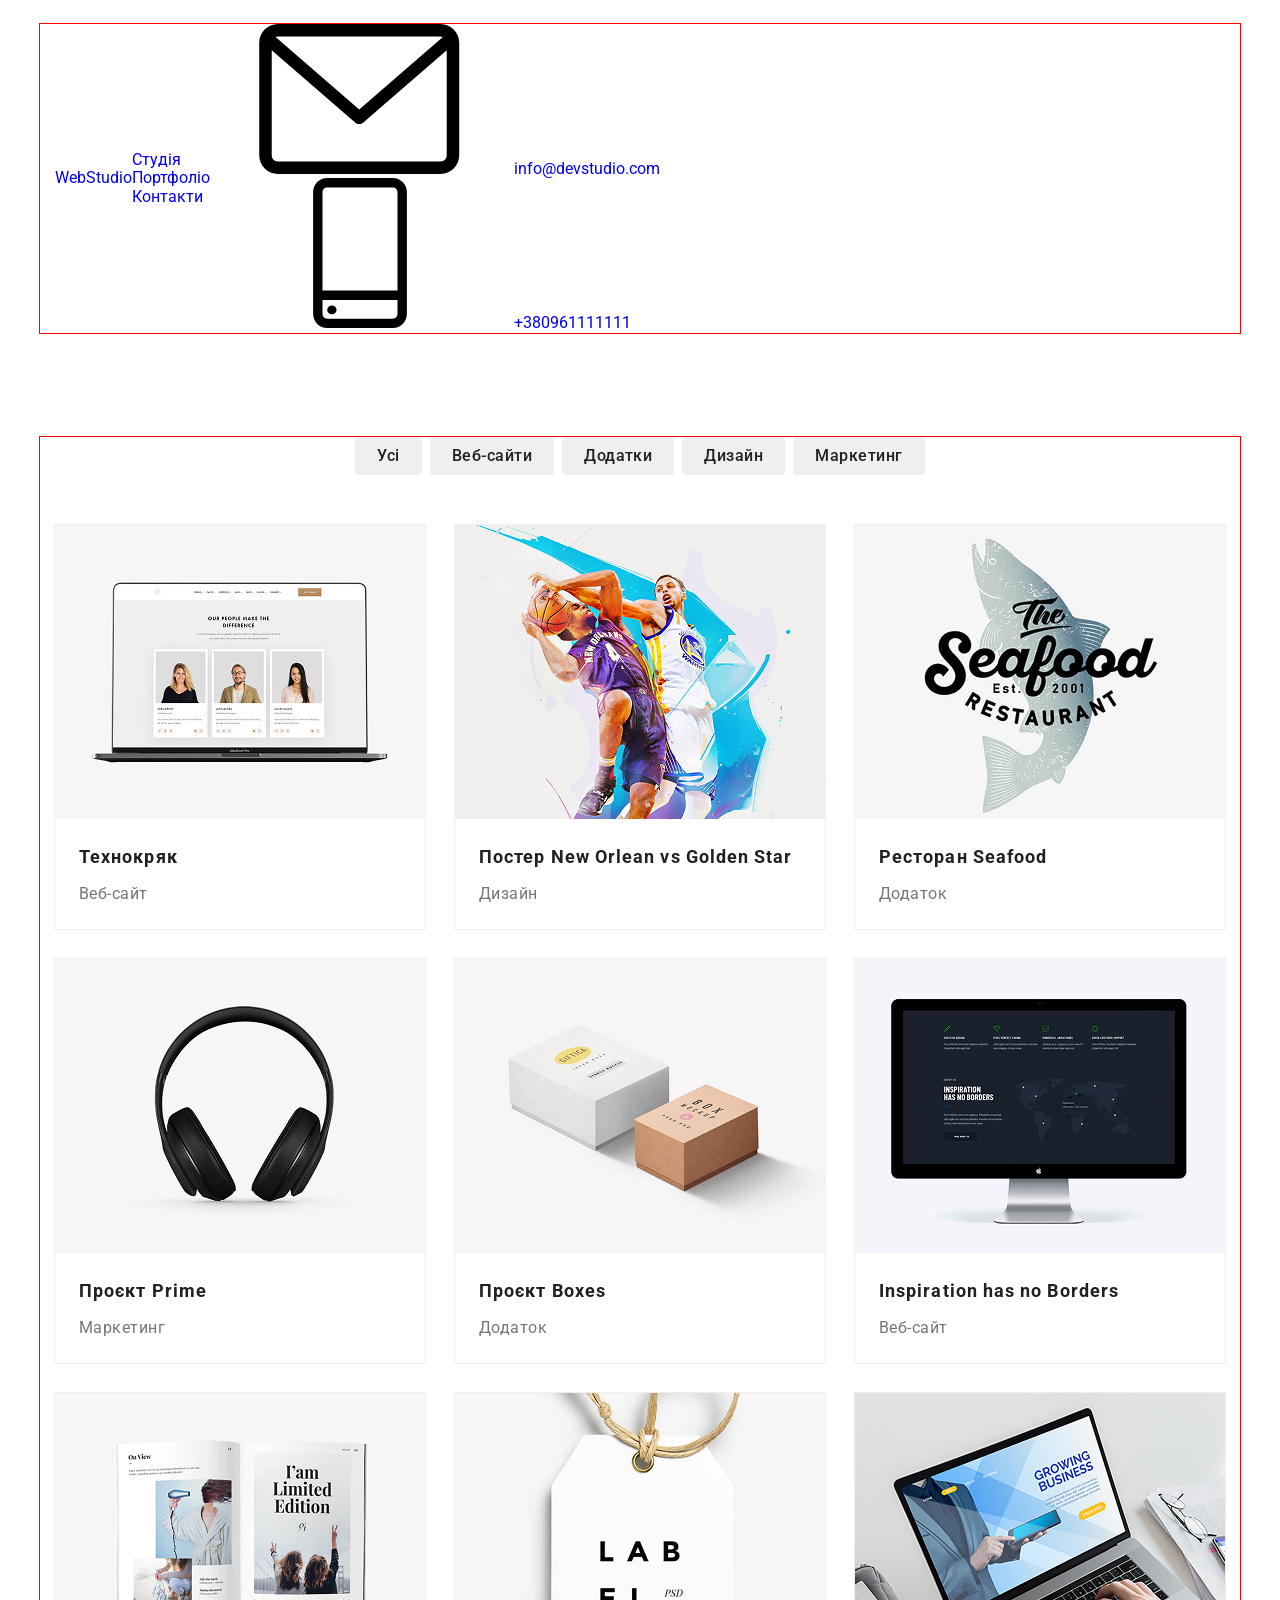
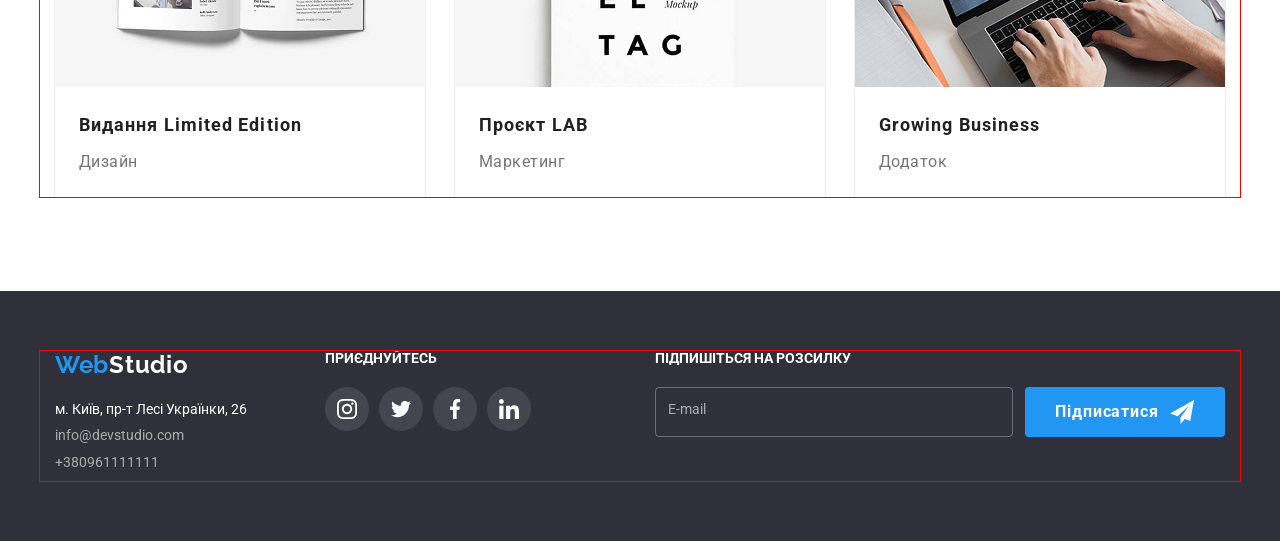
==== commit 94a25330: "add" ====
--- a/portfolio/portfolio.html
+++ b/portfolio/portfolio.html
@@ -21,9 +21,7 @@
       crossorigin="anonymous"
       referrerpolicy="no-referrer"
     />
-
-    <link rel="stylesheet" href="../CSS/reset.css" />
-    <link rel="stylesheet" href="../CSS/style.css" />
+    <link rel="stylesheet" href="../style/main.min.css">
   </head>
 
   <body>
--- a/style/main.min.css
+++ b/style/main.min.css
@@ -0,0 +1 @@
+a{text-decoration:none}ul{list-style:none;padding:0;margin:0;list-style:none}h1,a,button,h2,p,h3{margin:0}img{display:block;width:100%;max-width:100%;height:auto}address{font-style:normal}button{cursor:pointer;border:none}:root{--link-color: #2196f3;--logo-color: #000000;--main-color: #212121;--text-color: #757575;--only-color: #ffffff;--bg-color: #2f303a;--team-color: #f5f4fa;--two-color: rgba(255, 255, 255, 0.6)}.container{max-width:1200px;padding:0 15px;margin:0 auto;width:100%;outline:1px solid red}@media(min-width: 480px){.container{width:480px}}@media(min-width: 768px){.container{width:768px}}@media(min-width: 1200px){.container{width:1200px}}.roboto-uniquifier{font-family:"Roboto",sans-serif;font-optical-sizing:auto;font-style:normal;font-variation-settings:"wdth" 100}.raleway-uniquifier{font-family:"Raleway",sans-serif;font-optical-sizing:auto;font-style:normal}body{font-family:"Roboto",sans-serif}.heading{display:flex;padding-top:10px;padding-bottom:10px}@media(min-width: 768px){.heading{padding-top:21px}}@media(min-width: 1200px){.heading{padding-top:24px}}.heading .container{display:flex;align-items:center}.heading__logo{color:var(--logo-color);font-family:Raleway,sans-serif;font-size:24px;font-weight:700;line-height:1.38;letter-spacing:.72px;margin-right:auto}@media(min-width: 768px){.heading__logo{font-size:24px;letter-spacing:.72px;margin-right:88px}}@media(min-width: 1200px){.heading__logo{font-size:26px;letter-spacing:.78px;margin-right:93px}}.heading__span{color:var(--link-color)}.heading__nav{text-decoration:none;display:none}@media(min-width: 768px){.heading__nav{display:block}}.heading__list{display:flex;gap:50px}.heading__link{position:relative;color:var(--main-color);font-size:14px;font-weight:500;line-height:1.14;letter-spacing:.28px}.heading__link:hover{color:var(--link-color)}.heading__link:after{content:"";position:absolute;left:0;bottom:-11px;width:100%;height:4px;background-color:var(--link-color);border-radius:2px;opacity:0;transition:opacity 250ms}.heading__link:hover::after{opacity:1}.heading__spisok{display:none;margin-left:auto}@media(min-width: 768px){.heading__spisok{display:flex;flex-direction:column;gap:10px}}@media(min-width: 1200px){.heading__spisok{flex-direction:row;gap:30px}}.heading__element:last-child .heading__icons{width:10px;height:16px}.heading__element:last-child .heading__icons:hover{fill:#2196f3}.heading__icons{width:16px;height:12px;fill:currentColor}.heading__adress{color:var(--text-color);font-size:14px;font-weight:500;line-height:1.14;letter-spacing:.28px;display:flex;align-items:center;gap:10px;transition:color 250ms ease}.heading__adress:hover,.heading__adress:focus{color:var(--link-color)}.heading__adress:hover .heading__icons{fill:#2196f3}.heading__adress:hover .heading__icons{fill:#2196f3}.heading__logo:hover{animation:logoRotate .7s}@keyframes logoRotate{0%{transform:rotate(0deg)}50%{transform:rotate(8deg)}100%{transform:rotate(0deg)}}.hero{padding:118px 0;background-image:linear-gradient(rgba(47, 48, 58, 0.4), rgba(47, 48, 58, 0.4)),url(../pages/mobile/hero-mobile@1x.webp);background-size:cover;background-position:center;background-repeat:no-repeat}@media(min-device-pixel-ratio: 2),(min-resolution: 192dpi),(min-resolution: 2dppx){.hero{background-image:linear-gradient(rgba(47, 48, 58, 0.4), rgba(47, 48, 58, 0.4)),url(../pages/mobile/hero-mobile@2x.webp)}}.hero-title{color:var(--only-color);text-align:center;font-size:26px;line-height:1.36;font-weight:900;letter-spacing:1.56px;text-transform:uppercase;width:100%;animation:heroTitle 1s ease}.hero-button{width:216px;color:var(--only-color);text-align:center;font-size:16px;line-height:30px;letter-spacing:.96px;border-radius:4px;background:linear-gradient(180deg, #2196f3 0%, #188ce8 100%);box-shadow:0 4px 4px rgba(0,0,0,.15),0 2px 8px rgba(33,150,243,.2);padding:10px 32px}.btn-div{display:flex;justify-content:center}@media(min-width: 768px){.hero-button{width:216px}.hero{background-image:linear-gradient(rgba(47, 48, 58, 0.4), rgba(47, 48, 58, 0.4)),url(../pages/tablet/hero-tablet@1x.webp)}}@media(min-width: 768px)and (min-device-pixel-ratio: 2),(min-width: 768px)and (min-resolution: 192dpi),(min-width: 768px)and (min-resolution: 2dppx){.hero{background-image:linear-gradient(rgba(47, 48, 58, 0.4), rgba(47, 48, 58, 0.4)),url(../pages/tablet/hero-tablet@2x.webp)}}@media(min-width: 768px){.hero-title{width:360px;height:84px;margin:0 auto 30px}}@media(min-width: 1200px){.hero{padding-top:200px;padding-bottom:200px;background-image:linear-gradient(rgba(47, 48, 58, 0.4), rgba(47, 48, 58, 0.4)),url(../pages/dekstop/hero-destop@1x.webp)}}@media(min-width: 1200px)and (min-device-pixel-ratio: 2),(min-width: 1200px)and (min-resolution: 192dpi),(min-width: 1200px)and (min-resolution: 2dppx){.hero{background-image:linear-gradient(rgba(47, 48, 58, 0.4), rgba(47, 48, 58, 0.4)),url(../pages/dekstop/hero-destop@2x.webp)}}@media(min-width: 1200px){.hero-title{width:696px;height:120px;margin:0 auto 30px;font-size:44px;line-height:1.36;letter-spacing:2.64px}}@keyframes heroTitle{0%{opacity:0;transform:translateY(-50px)}100%{opacity:1;transform:translateY(0)}}.advantages{padding-top:60px;padding-bottom:60px}.advantages-list{display:grid;grid-template-columns:1fr}.advantages-img{width:70px;height:70px;margin-top:25px;margin-bottom:25px}.advantages-img-div{width:100%;border-radius:4px;background:#f5f4fa;display:flex;align-items:center;text-align:center;justify-content:center;margin-bottom:30px;margin-top:30px}.advantages-title{margin-bottom:10px;color:#212121;text-align:left;font-family:Roboto,sans-serif;font-size:14px;font-style:normal;font-weight:700;line-height:normal;letter-spacing:.42px;text-transform:uppercase}.advantages-text{color:var(--text-color);font-size:14px;font-weight:400;line-height:1.71;letter-spacing:.42px}@media(min-width: 480px){.advantages-img{width:70px;height:70px;margin-top:25px;margin-bottom:25px;display:block}.advantages-img-div{width:100%}}@media(min-width: 768px){.advantages-list{grid-template-columns:repeat(2, 1fr)}.advantages-img-div{width:354px;height:120px}}@media(min-width: 1200px){.advantages{padding-top:94px;padding-bottom:94px}.advantages-list{grid-template-columns:repeat(4, 1fr)}.advantages-img-div{width:270px;height:120px}}.perspectief{padding-bottom:94px;display:none}.perspectief-list{display:flex;gap:30px}.perspectief-title{color:var(--main-color);text-align:center;font-size:36px;font-weight:700;line-height:normal;letter-spacing:1.08px;margin-bottom:50px}.perspectief-photo{width:370px;height:294px}.perspectief-item{position:relative}.perspectief-div{position:absolute;left:0;bottom:0;width:370px;height:70px;background:rgba(47,48,58,.8);display:flex;align-items:center;justify-content:center;text-align:center}.perspektief-text{color:#fff;text-align:center;font-family:Roboto,sans-serif;font-size:14px;font-weight:700;line-height:normal;letter-spacing:.42px;text-transform:uppercase;margin:0}@media(min-width: 1200px){.perspectief{display:block}}.team{padding-top:60px;padding-bottom:60px;background-color:var(--team-color)}.team-list{display:grid;grid-template-columns:100%;gap:30px;justify-items:center}.team-items{width:100%;max-width:450px}.team-div{background-color:var(--only-color);padding-top:30px;padding-bottom:30px;box-shadow:0 2px 1px rgba(0,0,0,.12),0 1px 1px rgba(0,0,0,.14),0 2px 3px rgba(0,0,0,.2)}.team-detitle{color:var(--main-color);text-align:center;font-size:36px;font-weight:700;line-height:1.17;letter-spacing:1.08px;margin-bottom:50px}.team-title{color:#212121;text-align:center;font-family:Roboto,sans-serif;font-size:16px;font-weight:500;line-height:normal;letter-spacing:.48px;margin-bottom:10px}.team-text{color:var(--text-color);text-align:center;font-size:16px;font-weight:400;line-height:1.5;letter-spacing:.48px}.team-item{display:flex;justify-content:center;gap:10px;margin-top:16px}.team-icon{width:20px;height:20px;fill:#afb1b8}.team-link{width:44px;height:44px;display:flex;justify-content:center;align-items:center;border-radius:50%}.team-link:hover{background-color:#2196f3}.team-link:hover .team-icon{fill:#fff}@media(min-width: 768px){.team-list{grid-template-columns:repeat(2, minmax(0, 1fr))}.team-items{min-width:0;width:100%;box-sizing:border-box}.team-items img{display:block;max-width:100%;height:auto}.team-items:hover{animation:none}.team-list{grid-template-columns:repeat(2, 1fr)}}@media(min-width: 1200px){.team{padding-top:94px;padding-bottom:94px}.team-title{margin-bottom:10px;letter-spacing:.48px;font-size:16px}.team-list{display:flex}}.team-items:hover{animation:teamCard .5s forwards}@keyframes teamCard{0%{transform:scale(1)}100%{transform:scale(1.05)}}.clients{padding-top:60px;padding-bottom:60px}.clients-title{color:#212121;text-align:center;font-family:Roboto,sans-serif;font-size:36px;font-weight:700;line-height:normal;letter-spacing:1.08px}.clients-list{display:grid;grid-template-columns:repeat(2, 1fr);gap:30px;margin-top:30px;justify-content:center}.clients-item{width:100%;max-width:210px}.client-icon{width:106px;height:60px;fill:#afb1b8}.clients-link{width:170px;height:92px;border-radius:4px;border:1px solid #afb1b8;display:flex;justify-content:center;align-items:center;width:100%;height:92px}.clients-link:hover{border:1px solid #2196f3}.clients-link:hover .client-icon{fill:#2196f3}@media(min-width: 480px){.clients .container{margin:0 auto}.clients .container{box-sizing:border-box}.clients-list{display:grid;grid-template-columns:repeat(2, 1fr);gap:30px;width:100%;margin:30px auto 0;padding:0;box-sizing:border-box}.clients-item{width:100%;max-width:none;margin:0;box-sizing:border-box}.clients-link{width:100%;height:92px;box-sizing:border-box;display:flex;justify-content:center;align-items:center}}@media(min-width: 768px){.clients{padding-top:94px;padding-bottom:94px}.clients-list{display:grid;grid-template-columns:repeat(3, 1fr);gap:20px;margin-top:60px}.clients-item{width:100%}.clients-link{width:100%;height:92px}}@media(min-width: 1200px){.clients-list{display:grid;grid-template-columns:repeat(6, 1fr);gap:30px;width:100%}.clients-item{width:100%}.clients-link{width:100%;height:92px}.client-icon{width:106px;height:60px}}.footer{width:100%;background-color:#2f303a;padding:60px 0 40px;overflow:hidden}.footer .container{width:100%;max-width:1200px;margin:0 auto;padding:0 15px;box-sizing:border-box}.footer-box{width:100%;display:flex;flex-direction:column;align-items:center;text-align:center}.footer-logo-wrap{width:100%;margin-bottom:20px;text-align:center}.footer-logo{display:inline-block;color:#fff;font-family:Raleway,sans-serif;font-size:24px;font-weight:700;line-height:1.2;letter-spacing:.72px}.footer-span{color:#2196f3}.footer-list{width:100%;margin:0 0 50px;padding:0;display:flex;flex-direction:column;align-items:center;gap:7px;list-style:none}.footer-item{width:100%;text-align:center}.footer-item:first-child .footer-contact{color:#fff}.footer-contact{display:block;width:100%;margin:0;color:hsla(0,0%,100%,.6);font-size:14px;line-height:1.4;text-align:center}.footer-social{width:100%;margin:0 0 50px;display:flex;flex-direction:column;align-items:center}.footer-title{width:100%;margin-bottom:20px;color:#fff;font-family:Roboto,sans-serif;font-size:14px;font-weight:700;line-height:1.14;text-transform:uppercase;text-align:center}.footer-detitle{width:100%;margin-top:60px;margin-bottom:20px;color:#fff;font-family:Roboto,sans-serif;font-size:14px;font-weight:700;line-height:1.14;text-transform:uppercase;text-align:center}.footer-links{width:100%;display:flex;justify-content:center;align-items:center;flex-wrap:wrap;gap:10px;margin:0;padding:0}.footer-link{width:44px;height:44px;flex:0 0 44px;display:flex;align-items:center;justify-content:center;border-radius:50%;background-color:hsla(0,0%,100%,.1)}.footer-link:hover{background-color:#2196f3}.footer-icon{width:20px;height:20px;fill:#fff}.footer-form{width:100%;max-width:100%;margin:0;padding:0;display:flex;flex-direction:column;align-items:center;box-sizing:border-box}.footer-subscribe{width:100%;max-width:100%;display:flex;flex-direction:column;align-items:center;gap:18px}.footer-send{width:100%;max-width:100%;min-width:0;height:50px;margin:0;padding:0 12px;box-sizing:border-box;color:#fff;background-color:rgba(0,0,0,0);border:1px solid hsla(0,0%,100%,.3);border-radius:4px;outline:none}.footer-send::-moz-placeholder{color:hsla(0,0%,100%,.6)}.footer-send::placeholder{color:hsla(0,0%,100%,.6)}.footer-btn{width:200px;max-width:100%;height:50px;margin:0;padding:0;display:flex;align-items:center;justify-content:center;gap:10px;color:#fff;background-color:#2196f3;border:none;border-radius:4px;font-family:Roboto,sans-serif;font-size:16px;font-weight:700;cursor:pointer}.footer-tlg{width:24px;height:24px;flex-shrink:0;fill:#fff}@media(min-width: 480px){.footer{width:100%;max-width:100%;margin:0;padding:55px 0 50px;background-color:#2f303a;overflow:hidden;box-sizing:border-box}.footer .container{width:100%;max-width:768px;margin:0 auto;padding:0 15px;box-sizing:border-box;display:flex;flex-wrap:wrap;justify-content:center;align-items:flex-start}.footer-box{width:100%;max-width:100%;margin:0;padding:0;display:flex;flex-direction:column;align-items:center;text-align:center;box-sizing:border-box}.footer-logo-wrap{width:100%;margin:0 0 20px;text-align:center}.footer-logo{display:inline-block;margin:0;font-family:Raleway,sans-serif;font-size:24px;font-weight:700;line-height:1.2;text-align:center}.footer-list{width:100%;max-width:100%;margin:0 0 50px;padding:0;display:flex;flex-direction:column;align-items:center;gap:7px;list-style:none;text-align:center;box-sizing:border-box}.footer-item{width:100%;margin:0;padding:0;text-align:center}.footer-contact{display:block;width:100%;margin:0;font-size:14px;line-height:1.4;text-align:center}.items-div{width:100%;max-width:100%;margin:0 0 60px;padding:0;text-align:center;box-sizing:border-box}.items-div .footer-title{width:100%;margin:0 0 20px;font-size:14px;font-weight:700;line-height:1.14;text-align:center}.footer-links{width:100%;max-width:100%;margin:0;padding:0;display:flex;justify-content:center;align-items:center;gap:10px;box-sizing:border-box}.footer-link{width:44px;height:44px;flex:0 0 44px;display:flex;align-items:center;justify-content:center;border-radius:50%;background-color:hsla(0,0%,100%,.1)}.footer-icon{width:20px;height:20px;fill:#fff}.footer-form{width:100%;max-width:100%;margin:0;padding:0;display:flex;flex-direction:column;align-items:center;text-align:center;box-sizing:border-box}.footer-detitle{width:100%;max-width:100%;margin:0 0 20px;color:#fff;font-size:14px;font-weight:700;line-height:1.14;text-align:center;text-transform:uppercase;box-sizing:border-box}.footer-subscribe{width:100%;max-width:100%;margin:0;padding:0;display:flex;flex-direction:column;align-items:center;gap:18px;box-sizing:border-box}.footer-send{display:block;width:450px;height:50px;margin:0;padding:0 12px;box-sizing:border-box;color:#fff;background:rgba(0,0,0,0);border:1px solid hsla(0,0%,100%,.3);border-radius:4px;outline:none;font-family:Roboto,sans-serif;font-size:14px;line-height:42px}.footer-send::-moz-placeholder{color:hsla(0,0%,100%,.6)}.footer-send::placeholder{color:hsla(0,0%,100%,.6)}.footer-btn{width:170px;max-width:100%;height:50px;margin:0;padding:0;display:flex;align-items:center;justify-content:center;gap:8px;color:#fff;background-color:#2196f3;border:0;border-radius:4px;font-family:Roboto,sans-serif;font-size:16px;font-weight:700;line-height:1;letter-spacing:.96px;box-sizing:border-box}.footer-tlg{width:26px;height:26px;flex:0 0 26px;fill:#fff}}@media(min-width: 768px){.footer{width:100%;padding:60px 0 40px;overflow:hidden}.footer .container{width:100%;max-width:768px;margin:0 auto;padding:0 15px;box-sizing:border-box;display:flex;flex-wrap:wrap;align-items:flex-start;row-gap:0}.footer-box{width:230px;flex:0 0 230px;display:flex;flex-direction:column;align-items:center;margin:0;padding:0;text-align:center;margin-right:165px}.footer-logo-wrap{width:100%;margin:0 0 20px;text-align:center}.footer-logo{display:inline-block;margin:0}.footer-list{width:100%;margin:0;padding:0;display:flex;flex-direction:column;align-items:center;gap:7px;text-align:center}.footer-item{width:100%;margin:0;padding:0;text-align:center}.footer-contact{display:block;width:100%;margin:0;text-align:center}.items-div{width:206px;flex:0 0 206px;margin:0;padding:0;text-align:center}.items-div .footer-title{width:100%;margin:0 0 20px;text-align:center}.items-div .footer-links{width:100%;display:flex;justify-content:center;align-items:center;gap:10px;margin:0;padding:0}.footer-link{width:44px;height:44px;flex:0 0 44px}.footer-form{width:100%;flex:0 0 100%;margin:60px 0 0;padding:0;display:flex;flex-direction:column;align-items:center;text-align:center}.footer-detitle{width:100%;margin:0 0 20px;text-align:center}.footer-subscribe{width:100%;display:flex;flex-direction:column;align-items:center;gap:18px}.footer-send{width:450px;height:50px;margin:0}.footer-btn{width:200px;height:50px;margin:0;display:flex;align-items:center;justify-content:center;gap:10px}}@media(min-width: 1200px){.footer{width:100%;background-color:#2f303a;padding:60px 0}.footer .container{width:100%;max-width:480px;margin:0 auto;padding:0 15px;box-sizing:border-box}.footer-box{width:100%;display:flex;flex-direction:column;align-items:center;text-align:center}.footer-logo-wrap{width:100%;margin-bottom:20px;text-align:center}.footer-logo{display:inline-block;margin:0;color:#fff;font-family:Raleway,sans-serif;font-size:24px;font-weight:700;line-height:1.2}.footer-list{width:100%;margin:0 0 50px;padding:0;display:flex;flex-direction:column;align-items:center;gap:7px;list-style:none}.footer-item{width:100%;margin:0;padding:0;text-align:center}.footer-contact{display:block;width:100%;margin:0;color:hsla(0,0%,100%,.6);text-align:center}.footer-item:first-child .footer-contact{color:#fff}.footer-span{color:#2196f3}.items-div{width:100%;margin-bottom:50px;text-align:center}.items-div .footer-title{width:100%;margin:0 0 20px;color:#fff;text-align:center}.footer-links{width:100%;display:flex;justify-content:center;align-items:center;gap:10px;margin:0;padding:0}.footer-link{width:44px;height:44px;flex:0 0 44px;display:flex;align-items:center;justify-content:center;border-radius:50%;background-color:hsla(0,0%,100%,.1)}.footer-icon{width:20px;height:20px;fill:#fff}.footer-form{width:100%;margin:0;display:flex;flex-direction:column;align-items:center;text-align:center}.footer-detitle{margin:0 0 20px;color:#fff;text-align:center}.footer-subscribe{width:100%;display:flex;flex-direction:column;align-items:center;gap:18px}.footer-send{width:100%;max-width:358px;min-width:0;height:50px;margin:0;padding:0 12px;box-sizing:border-box;color:#fff;background:rgba(0,0,0,0);border:1px solid hsla(0,0%,100%,.3);border-radius:4px;outline:none}.footer-btn{width:200px;max-width:100%;height:50px;margin:0;padding:0;display:flex;align-items:center;justify-content:center;gap:10px;color:#fff;background-color:#2196f3;border:none;border-radius:4px;font-family:Roboto,sans-serif;font-size:16px;font-weight:700;cursor:pointer}.footer-tlg{width:24px;height:24px;fill:#fff}}@media(min-width: 1200px)and (min-width: 768px)and (max-width: 1199px){.footer .container{max-width:768px;padding:0 15px}.footer-box{width:230px;flex:0 0 230px}.footer .container{display:flex;flex-wrap:wrap;justify-content:space-between;align-items:flex-start}.footer-logo-wrap{text-align:center}.footer-list{margin-bottom:0}.items-div{width:206px;flex:0 0 206px;margin-bottom:0}.footer-form{width:100%;flex:0 0 100%;margin-top:60px}.footer-send{width:443px;max-width:100%}}@media(min-width: 1200px){.footer .container{width:1200px;max-width:1200px;margin:0 auto;padding:0 15px;display:flex;flex-wrap:nowrap;align-items:flex-start;justify-content:flex-start;box-sizing:border-box}.footer-box{width:230px;flex:0 0 230px;margin:0 40px 0 0;padding:0;text-align:left}.footer-logo-wrap{width:100%;margin:0 0 20px;text-align:left}.footer-logo{margin:0}.footer-list{width:100%;margin:0;padding:0;display:flex;flex-direction:column;gap:7px;text-align:left}.footer-item{width:100%;text-align:left}.footer-contact{display:block;width:100%;margin:0;text-align:left}.items-div{margin-right:auto;padding:0;text-align:left}.items-div .footer-title{width:100%;margin:0 0 20px;padding:0;text-align:left}.items-div .footer-links{width:206px;display:flex;justify-content:flex-start;align-items:center;gap:10px;margin:0;padding:0}.footer-link{width:44px;height:44px;flex:0 0 44px;display:flex;align-items:center;justify-content:center}.footer-form{width:570px;flex:0 0 570px;margin:0;padding:0;display:flex;flex-direction:column;align-items:flex-start;text-align:left}.footer-detitle{margin:0 0 20px;text-align:left}.footer-subscribe{width:570px;display:flex;flex-direction:row;align-items:center;gap:12px}.footer-send{width:358px;height:50px;min-width:0;flex:0 0 358px;box-sizing:border-box;margin:0}.footer-btn{width:200px;height:50px;flex:0 0 200px;margin:0;display:flex;align-items:center;justify-content:center;gap:10px}}.footer .footer-send{resize:none;overflow:hidden;-moz-appearance:none;appearance:none;-webkit-appearance:none}.back-drop{position:fixed;top:0;left:0;width:100%;height:100%;background-color:rgba(0,0,0,.407);display:flex;justify-content:center;align-items:center}.modal{position:relative;width:528px;height:581px;border-radius:4px;background:#fff;box-shadow:0 1px 3px rgba(0,0,0,.12),0 1px 1px rgba(0,0,0,.14),0 2px 1px rgba(0,0,0,.2);transform:scale(1);padding:40px;transition:transform 1500ms cubic-bezier(0.19, 1, 0.22, 1)}.modal-close{position:absolute;top:8px;right:8px;width:30px;height:30px;padding:0;display:flex;justify-content:center;align-items:center;background-color:#fff;border:1px solid rgba(0,0,0,.1);border-radius:50%;cursor:pointer}.modal-close-icon:hover{fill:#2196f3}.modal-close-icon{width:18px;height:18px;fill:#000}.modal-title{color:#212121;text-align:center;font-family:Roboto;font-size:20px;font-style:normal;font-weight:700;line-height:normal;letter-spacing:.6px;margin-bottom:12px}.modal-label{display:block}.modal-text{color:#757575;font-family:Roboto;font-size:12px;font-style:normal;font-weight:400;line-height:normal;letter-spacing:.12px;margin-top:10px}.modal-input{display:block;width:100%;height:50px;border-radius:4px;border:1px solid rgba(33,33,33,.2)}.modal-textarea{width:448px;height:120px;display:block;border-radius:4px;border:1px solid rgba(33,33,33,.2)}.input-wrapper{position:relative}.input-wrapper input{width:100%;height:40px;padding-left:40px}.input-icon{position:absolute;left:12px;top:50%;transform:translateY(-50%);width:18px;height:18px;fill:#212121}.input-icon:hover{fill:#2196f3}textarea{display:block;width:100%;resize:none;height:150px}.btn-label{display:flex;justify-content:center;align-items:center}.btn{color:#fff;text-align:center;font-family:Roboto,sans-serif;font-size:16px;font-weight:700;line-height:30px;letter-spacing:.96px;background:linear-gradient(180deg, #2196f3 0%, #188ce8 100%);box-shadow:0 4px 4px rgba(0,0,0,.15),0 2px 8px rgba(33,150,243,.18);width:200px;height:50px;margin-top:30px;border-radius:4px;border:none}.is-hidden{opacity:0;pointer-events:none;visibility:hidden}.is-hidden .modal{transform:scale(0)}.checkbox-input{position:absolute;opacity:0;width:16px;height:15px;color:#212121}.checkbox-text{color:#757575;font-family:Roboto;font-size:14px;font-style:normal;font-weight:400;line-height:24px;letter-spacing:.42px}.link{color:#2196f3;text-decoration-line:underline;text-decoration-style:solid;-webkit-text-decoration-skip-ink:none;text-decoration-skip-ink:none;text-decoration-thickness:auto;text-underline-offset:auto;text-underline-position:from-font}.checkbox-custom{display:inline-block;width:20px;height:20px;border:2px solid #aaa;border-radius:4px;background-color:#fff;transition:background-color .2s ease,border-color .2s ease;position:relative;flex-shrink:0}.checkbox-label{display:flex;align-items:center;gap:10px;cursor:pointer;-webkit-user-select:none;-moz-user-select:none;user-select:none;margin-top:20px}.checkbox-custom::before{content:"";display:block;width:5px;height:10px;border:2px solid #fff;border-top:none;border-left:none;transform:rotate(45deg);position:absolute;top:2px;left:6px;opacity:0;transition:opacity .2s ease}.checkbox-input:checked+.checkbox-custom{background-color:#4a90e2;border-color:#4a90e2}.checkbox-input:checked+.checkbox-custom::before{opacity:1}.checkbox-input:focus-visible+.checkbox-custom{outline:2px solid #4a90e2;outline-offset:2px}.mobile-menu{position:fixed;z-index:9999;top:0;left:0;width:100%;height:100vh;background-color:#fff;transform:translateX(100%);transition:transform 300ms ease;visibility:hidden}.mobile-menu.is-open{transform:translateX(0);visibility:visible}.mobile-menu-container{position:relative;width:100%;height:100%;padding:48px 40px}.mobile-menu-close{position:absolute;top:10px;right:15px;width:40px;height:40px;border:none;background:rgba(0,0,0,0);font-size:40px;line-height:40px;cursor:pointer}.mobile-nav-list{display:flex;flex-direction:column;gap:30px;margin:0;padding:0}.mobile-nav-link{color:#212121;font-size:40px;line-height:1.2;text-decoration:none}.mobile-nav-link:hover{color:#2196f3}.mobile-contacts{position:absolute;left:40px;bottom:40px;display:flex;flex-direction:column}.mobile-phone{color:#757575;font-size:24px;text-decoration:none;margin-bottom:20px}.mobile-email{color:#757575;font-size:20px;text-decoration:none;margin-bottom:20px}.mobile-socials{display:flex;gap:15px;margin:0;padding:0}.mobile-socials a{color:#2196f3;text-decoration:none}.mobile-menu-open{display:flex;flex-direction:column;justify-content:space-between;width:24px;height:24px;padding:3px 2px;border:none;background:rgba(0,0,0,0);cursor:pointer}.mobile-menu-open use{display:block;width:100%;height:2px;background-color:#212121}@media(min-width: 768px){.mobile-menu-open{display:none}.mobile-menu{display:none}}.portfolio{padding-top:60px;padding-bottom:60px}.portfolio-list{display:flex;flex-wrap:wrap;gap:8px;margin-bottom:50px}.portfolio-button{color:#212121;text-align:center;font-family:Roboto;font-size:16px;font-style:normal;font-weight:500;line-height:26px;letter-spacing:.48px;gap:22px;padding:6px 22px;border-radius:4px}.portfolio-span{font-size:16px}.portfolio-button:hover{background:linear-gradient(180deg, #2196f3 0%, #188ce8 100%);color:#fff;box-shadow:0 2px 4px rgba(0,0,0,.12)}.portfolio-spisok{display:flex;flex-wrap:wrap;gap:30px;justify-content:center}.item{outline:1px solid #eee;background:#fff;width:100%;box-shadow:0 1px 2px rgba(0,0,0,.04);transition:box-shadow 250ms ease,transform 250ms ease}.overlay-box{position:relative;overflow:hidden}.overlay-text{position:absolute;top:0;left:0;width:100%;height:100%;padding:40px 24px;background:linear-gradient(180deg, rgba(33, 150, 243, 0.9) 0%, rgba(24, 140, 232, 0.92) 100%);color:#fff;font-size:20px;line-height:1.5;transform:translateY(100%);transition:transform 250ms ease}.item:hover .overlay-text{transform:translateY(0)}.item:hover{box-shadow:0 1px 1px rgba(0,0,0,.12),0 4px 4px rgba(0,0,0,.1),0 4px 6px rgba(0,0,0,.08)}.portfolio-photo{display:block;width:100%;height:auto}.portfolio-bg{padding:20px 24px}.all-title{color:#212121;font-size:18px;font-weight:700;line-height:2;letter-spacing:1.08px;margin-bottom:4px}.all-text{color:#757575;font-size:16px;font-weight:400;line-height:1.88;letter-spacing:.48px;margin-top:4px}@media(min-width: 480px){.item{width:450px;height:404px}}@media(min-width: 768px){.portfolio-spisok{display:flex;flex-wrap:wrap;gap:30px;justify-content:flex-start}.item{width:calc((100% - 30px)/2)}.portfolio-photo{width:100%;height:auto;display:block}.portfolio-list{display:flex;justify-content:center}}@media(min-width: 768px){.portfolio-spisok{display:flex;flex-wrap:wrap;gap:30px;justify-content:flex-start}.item{width:calc((100% - 30px)/2)}.portfolio-photo{width:100%;height:auto;display:block}.portfolio-list{display:flex;justify-content:center}}@media(min-width: 1200px){.portfolio-spisok{display:flex;flex-wrap:wrap;gap:30px;justify-content:flex-start}.item{width:calc((100% - 30px)/2)}.portfolio-photo{width:100%;height:auto;display:block}.portfolio-list{display:flex;align-items:center;justify-content:center}.item{width:calc((100% - 60px)/3)}.portfolio{padding-top:94px;padding-bottom:94px}}.item:hover{animation:portfolioAnim .5s forwards}@keyframes portfolioAnim{0%{transform:scale(1)}100%{transform:scale(1.03)}}/*# sourceMappingURL=main.min.css.map */
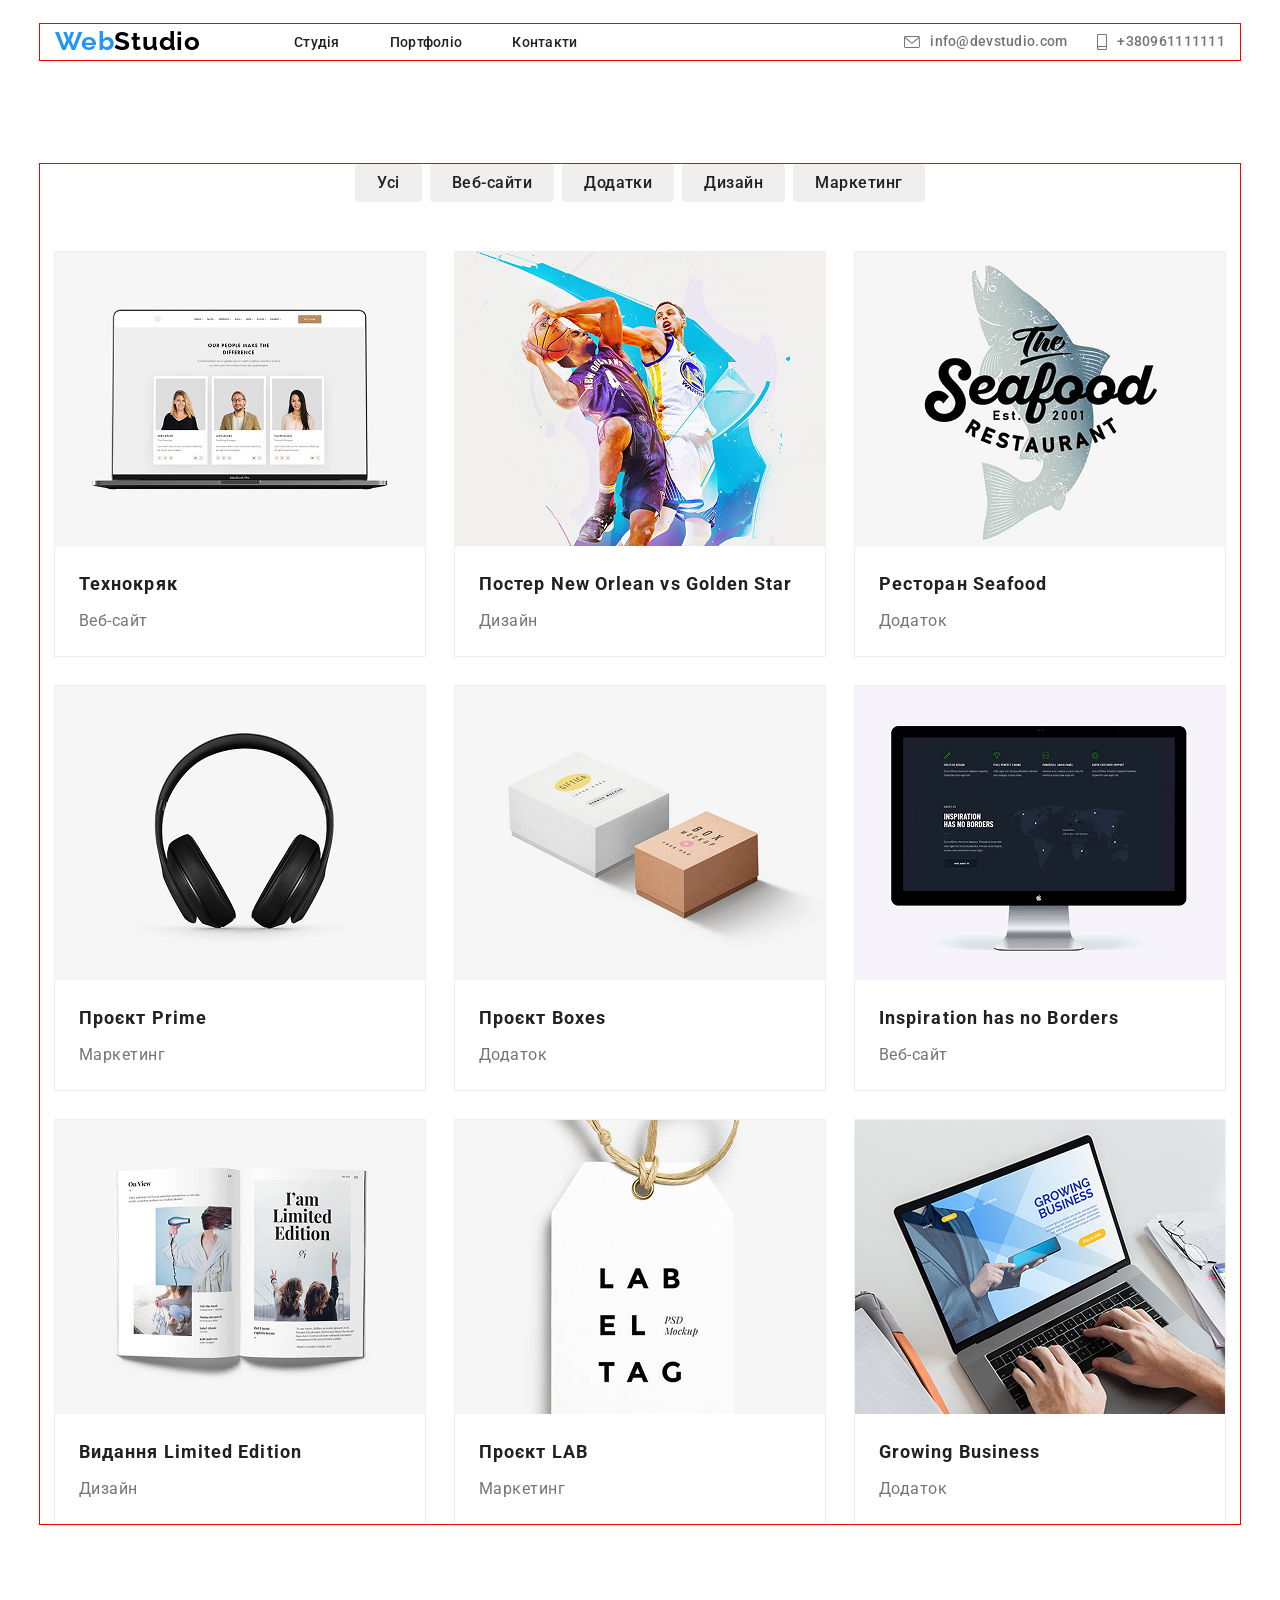
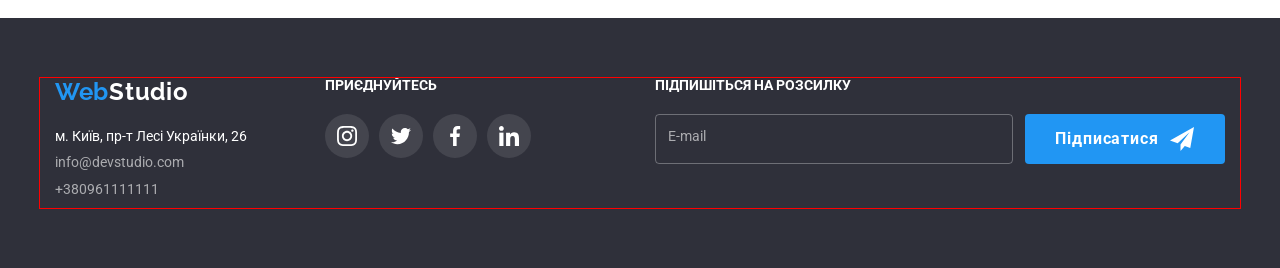
==== commit 660b86fc: "preprocesor" ====
--- a/portfolio/portfolio.html
+++ b/portfolio/portfolio.html
@@ -27,8 +27,8 @@
   <body>
     <header class="heading">
       <div class="container">
-        <a class="heading-logo" href="../index.html">
-          <span class="heading-span">Web</span>Studio
+        <a class="heading__logo" href="../index.html">
+          <span class="heading__span">Web</span>Studio
         </a>
 
         <!-- Mobile menu button -->
@@ -42,36 +42,42 @@
             <use href="../pages/symbol-defs.svg#menu"></use>
           </svg>
         </button>
-        <nav class="heading-nav">
-          <ul class="heading-list">
-            <li class="heading-item">
-              <a class="heading-link" href="../index.html"> Студія </a>
-            </li>
-
-            <li class="heading-item">
-              <a class="heading-link" href="../portfolio/portfolio.html">
+
+        <!-- Navigation -->
+
+        <nav class="heading__nav">
+          <ul class="heading__list">
+            <li class="heading__item">
+              <a class="heading__link" href="../index.html"> Студія </a>
+            </li>
+
+            <li class="heading__item">
+              <a class="heading__link" href="../portfolio/portfolio.html">
                 Портфоліо
               </a>
             </li>
 
-            <li class="heading-item">
-              <a class="heading-link" href="#"> Контакти </a>
+            <li class="heading__item">
+              <a class="heading__link" href="#"> Контакти </a>
             </li>
           </ul>
         </nav>
-        <ul class="heading-spisok">
-          <li class="heading-element">
-            <a class="heading-adress" href="mailto:info@devstudio.com"
-              ><svg class="heading-icons">
+
+        <!-- Contacts -->
+
+        <ul class="heading__spisok">
+          <li class="heading__element">
+            <a class="heading__adress" href="mailto:info@devstudio.com"
+              ><svg class="heading__icons">
                 <use href="../pages/symbol-defs.svg#envelope"></use>
               </svg>
               info@devstudio.com
             </a>
           </li>
 
-          <li class="heading-element">
-            <a class="heading-adress" href="tel:+380961111111"
-              ><svg class="heading-icons">
+          <li class="heading__element">
+            <a class="heading__adress" href="tel:+380961111111"
+              ><svg class="heading__icons">
                 <use href="../pages/symbol-defs.svg#smartphone"></use>
               </svg>
               +380961111111
